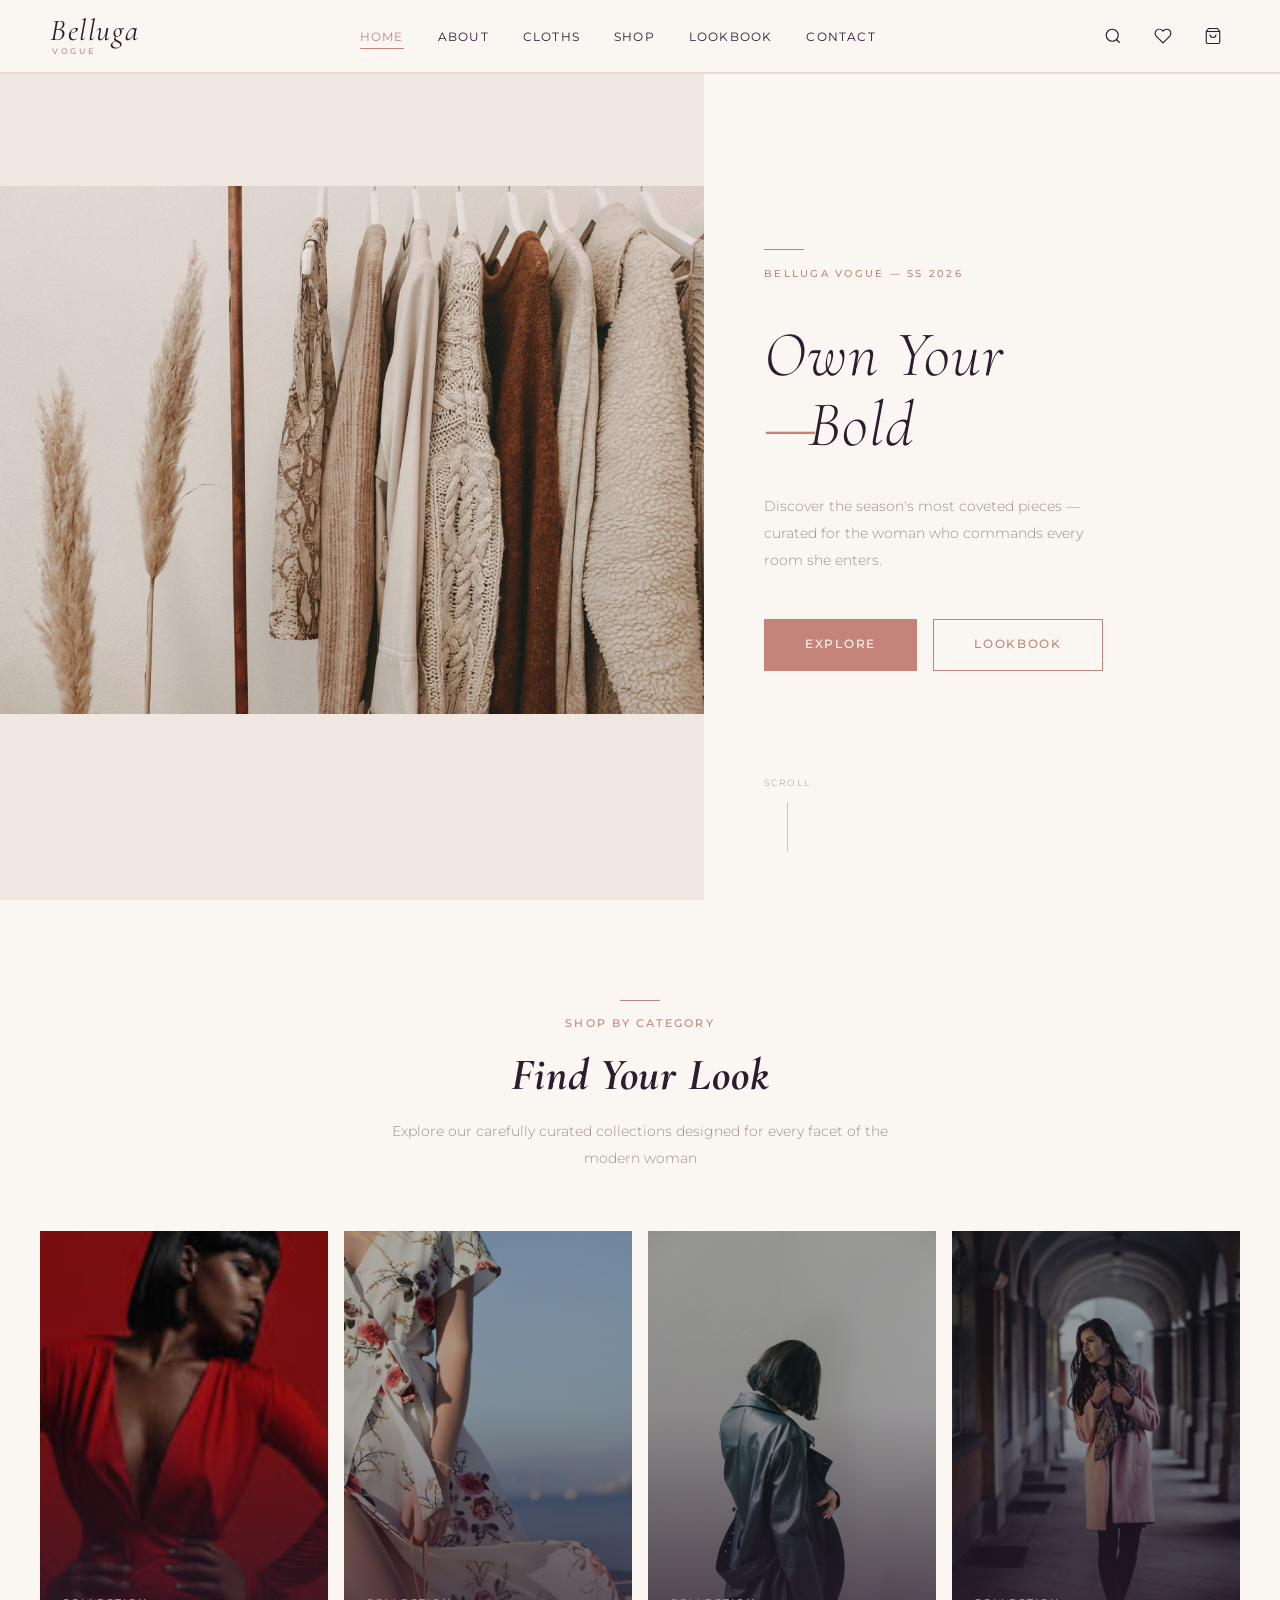
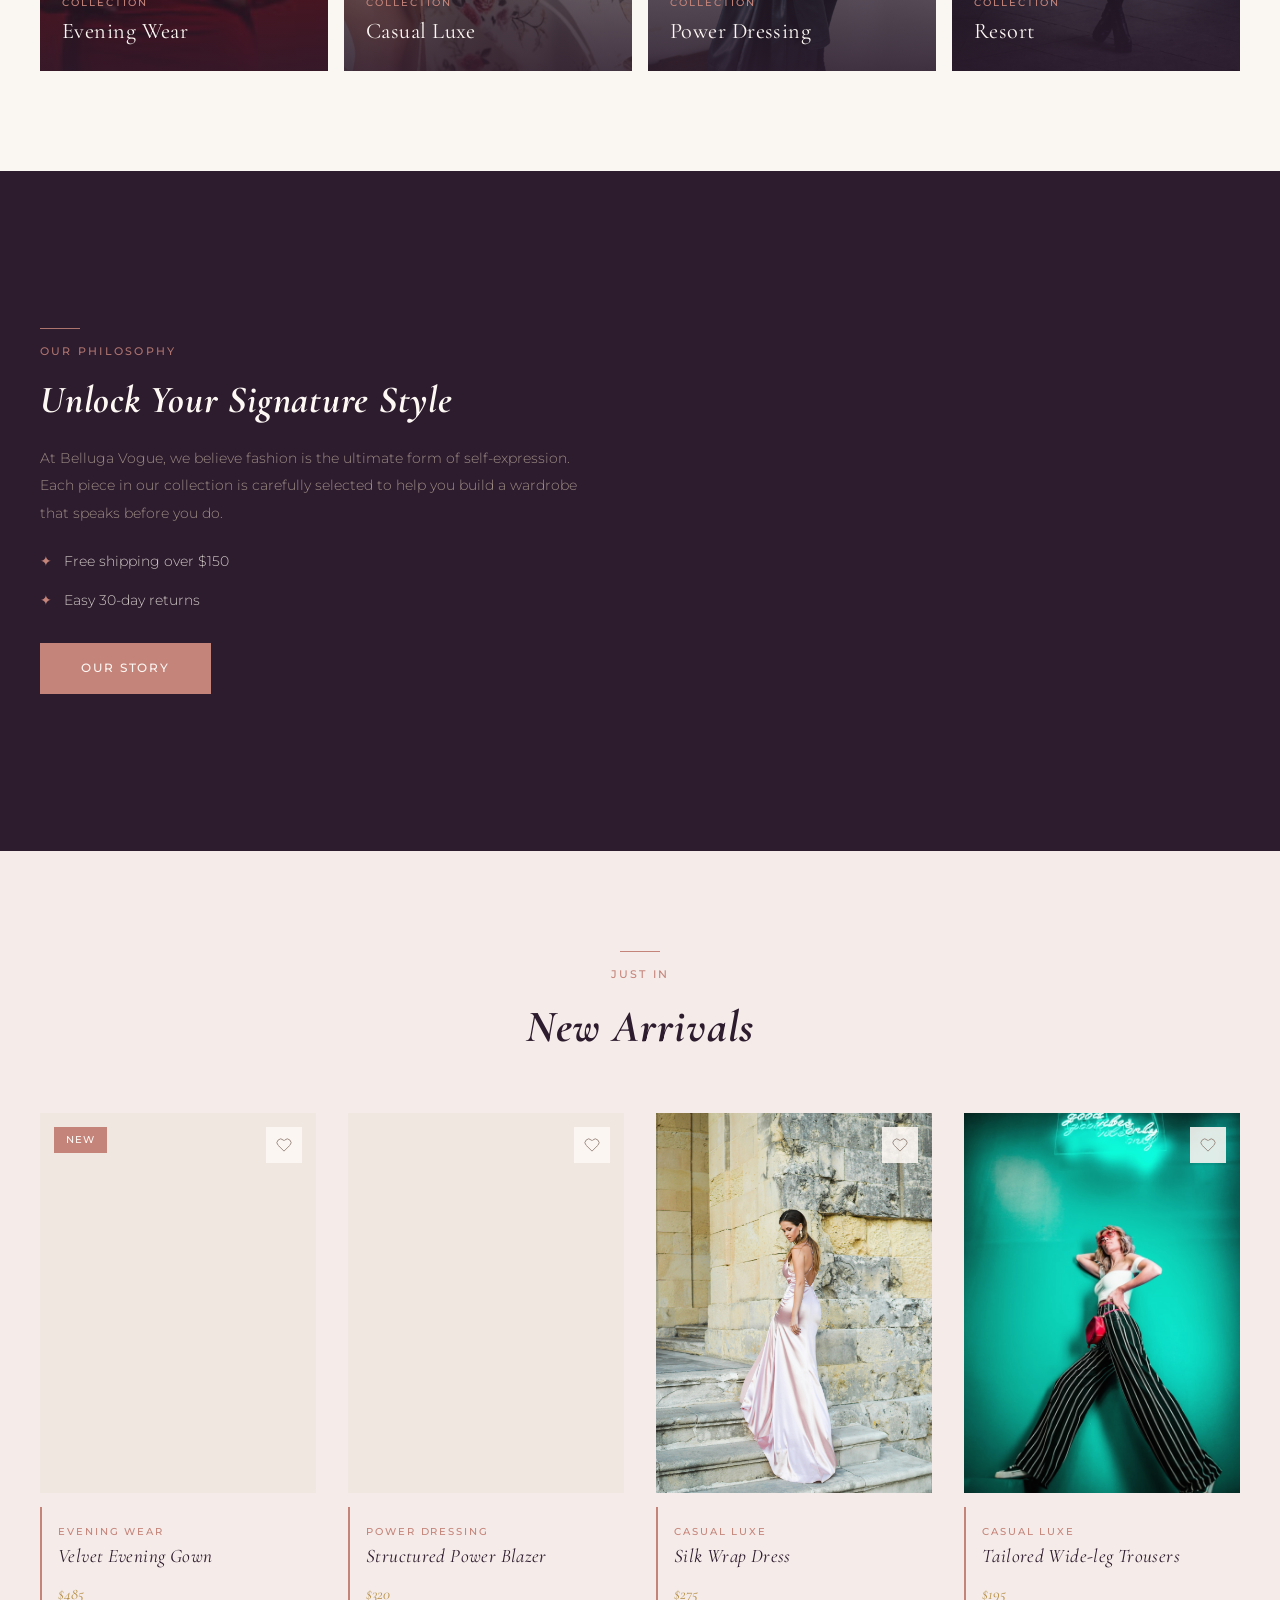
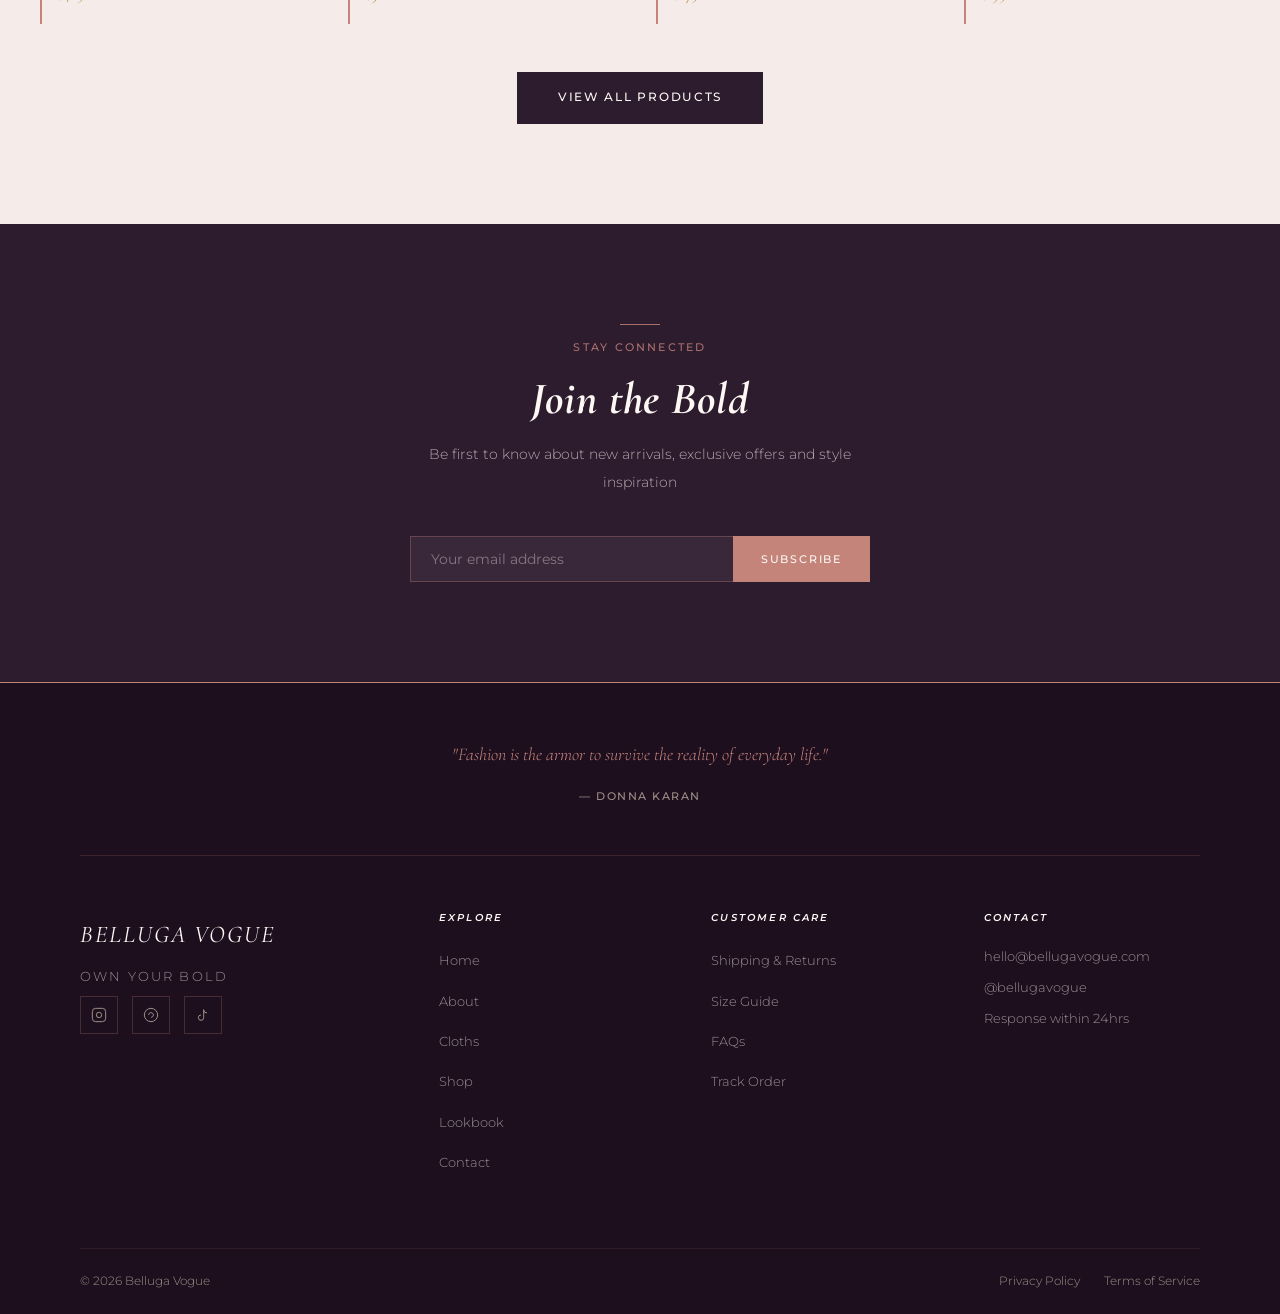
==== index.html @ 09405a6e "Initial commit - Belluga Vogue website" ====
<!DOCTYPE html>
<html lang="en">
<head>
  <meta charset="UTF-8">
  <meta name="viewport" content="width=device-width, initial-scale=1.0">
  <title>Belluga Vogue — Own Your Bold</title>
  <link rel="stylesheet" href="css/style.css">
  <link rel="preload" as="image" href="assets/hero-home.jpg">
</head>
<body>

<!-- NAVBAR -->
<header class="site-header solid" id="site-header">
  <nav class="navbar">
    <a href="index.html" class="nav-brand"><span class="brand-main">Belluga</span><span class="brand-sub">Vogue</span></a>
    <ul class="nav-menu">
      <li><a href="index.html">Home</a></li>
      <li><a href="about.html">About</a></li>
      <li><a href="cloths.html">Cloths</a></li>
      <li><a href="shop.html">Shop</a></li>
      <li><a href="lookbook.html">Lookbook</a></li>
      <li><a href="contact.html">Contact</a></li>
    </ul>
    <div class="nav-actions">
      <button class="icon-btn" id="search-btn" aria-label="Search">
        <svg width="18" height="18" viewBox="0 0 24 24" fill="none" stroke="currentColor" stroke-width="1.5"><circle cx="11" cy="11" r="8"/><path d="m21 21-4.35-4.35"/></svg>
      </button>
      <a href="wishlist.html" class="icon-btn" aria-label="Wishlist" style="position:relative">
        <svg width="18" height="18" viewBox="0 0 24 24" fill="none" stroke="currentColor" stroke-width="1.5"><path d="M20.84 4.61a5.5 5.5 0 0 0-7.78 0L12 5.67l-1.06-1.06a5.5 5.5 0 0 0-7.78 7.78l1.06 1.06L12 21.23l7.78-7.78 1.06-1.06a5.5 5.5 0 0 0 0-7.78z"/></svg>
        <span class="nav-badge" id="wishlist-count" style="display:none">0</span>
      </button>
      <a href="cart.html" class="icon-btn" aria-label="Cart" style="position:relative">
        <svg width="18" height="18" viewBox="0 0 24 24" fill="none" stroke="currentColor" stroke-width="1.5"><path d="M6 2 3 6v14a2 2 0 0 0 2 2h14a2 2 0 0 0 2-2V6l-3-4z"/><line x1="3" y1="6" x2="21" y2="6"/><path d="M16 10a4 4 0 0 1-8 0"/></svg>
        <span class="nav-badge" id="cart-count" style="display:none">0</span>
      </a>
      <a href="shop.html" class="btn-shop">SHOP</a>
    </div>
    <button class="hamburger" id="hamburger" aria-label="Menu"><span></span><span></span><span></span></button>
  </nav>
  <div class="search-overlay" id="search-overlay">
    <div class="search-container">
      <input type="text" placeholder="Search for pieces, collections..." id="search-input">
      <button class="search-close" id="search-close">✕</button>
    </div>
  </div>
</header>

<!-- MOBILE NAV -->
<div class="mobile-nav" id="mobile-nav">
  <button class="mobile-nav-close" id="mobile-close">✕</button>
  <a href="index.html">Home</a>
  <a href="about.html">About</a>
  <a href="cloths.html">Cloths</a>
  <a href="shop.html">Shop</a>
  <a href="lookbook.html">Lookbook</a>
  <a href="contact.html">Contact</a>
</div>

<!-- HERO — asymmetric split -->
<section class="hero-split">
  <div class="hero-split-img">
    <img src="assets/alyssa-strohmann-TS--uNw-JqE-unsplash.jpg" alt="Belluga Vogue Home" loading="eager" fetchpriority="high" decoding="sync" width="1920" height="1080">
  </div>
  <div class="hero-split-text">
    <span class="hero-label">Belluga Vogue — SS 2026</span>
    <h1>Own Your<span class="indent-line">Bold</span></h1>
    <p>Discover the season's most coveted pieces — curated for the woman who commands every room she enters.</p>
    <div class="hero-btns">
      <a href="shop.html" class="btn btn-rose">EXPLORE</a>
      <a href="lookbook.html" class="btn btn-outline-gold">LOOKBOOK</a>
    </div>
    <div class="hero-scroll"><span>scroll</span></div>
  </div>
</section>

<!-- SHOP BY CATEGORY -->
<section class="section section-cream">
  <div class="container">
    <div class="section-header reveal">
      <span class="section-label">SHOP BY CATEGORY</span>
      <h2>Find Your Look</h2>
      <p>Explore our carefully curated collections designed for every facet of the modern woman</p>
    </div>
    <div class="category-grid">
      <a href="shop.html" class="category-card reveal">
        <img src="assets/first.jpg" alt="Evening Wear" loading="lazy" decoding="async" width="600" height="400">
        <div class="category-overlay">
          <span>Collection</span>
          <h3>Evening Wear</h3>
        </div>
      </a>
      <a href="shop.html" class="category-card reveal">
        <img src="assets/category-casual.jpg" alt="Casual Luxe" loading="lazy" decoding="async" width="600" height="400">
        <div class="category-overlay">
          <span>Collection</span>
          <h3>Casual Luxe</h3>
        </div>
      </a>
      <a href="shop.html" class="category-card reveal">
        <img src="assets/frank-flores-t3836YmTfw8-unsplash.jpg" alt="Power Dressing" loading="lazy" decoding="async" width="600" height="400">
        <div class="category-overlay">
          <span>Collection</span>
          <h3>Power Dressing</h3>
        </div>
      </a>
      <a href="shop.html" class="category-card reveal">
        <img src="assets/hero-contact.jpg" alt="Resort Collection" loading="lazy" decoding="async" width="600" height="400">
        <div class="category-overlay">
          <span>Collection</span>
          <h3>Resort</h3>
        </div>
      </a>
    </div>
  </div>
</section>

<!-- UNLOCK YOUR STYLE -->
<section class="section section-dark">
  <div class="container">
    <div class="two-col">
      <div class="about-text reveal">
        <span class="section-label">OUR PHILOSOPHY</span>
        <h2>Unlock Your Signature Style</h2>
        <p>At Belluga Vogue, we believe fashion is the ultimate form of self-expression. Each piece in our collection is carefully selected to help you build a wardrobe that speaks before you do.</p>
        <ul style="list-style:none;margin:20px 0 28px">
          <li style="display:flex;align-items:center;gap:12px;margin-bottom:12px;color:rgba(245,240,232,0.82);font-size:0.9rem;font-family:'Montserrat',sans-serif;font-weight:300">
            <span style="color:#C4847A;font-size:0.9rem;flex-shrink:0">✦</span> Free shipping over $150
          </li>
          <li style="display:flex;align-items:center;gap:12px;color:rgba(245,240,232,0.82);font-size:0.9rem;font-family:'Montserrat',sans-serif;font-weight:300">
            <span style="color:#C4847A;font-size:0.9rem;flex-shrink:0">✦</span> Easy 30-day returns
          </li>
        </ul>
        <a href="about.html" class="btn btn-gold">OUR STORY</a>
      </div>
      <div class="about-img reveal">
        <img src="assets/freestocks-_3Q3tsJ01nc-unsplash.jpg" alt="Belluga Vogue Style" loading="lazy" decoding="async" width="600" height="400" style="height:480px;width:100%;object-fit:cover">
      </div>
    </div>
  </div>
</section>

<!-- NEW ARRIVALS -->
<section class="section section-beige">
  <div class="container">
    <div class="section-header reveal">
      <span class="section-label">JUST IN</span>
      <h2>New Arrivals</h2>
    </div>
    <div class="products-grid stagger-grid">
      <div class="product-card reveal" onclick="window.location.href='product.html'">
        <div class="product-card-img">
          <img src="assets/mihaela-claudia-puscas-MoX7cK7Hhew-unsplash.jpg" alt="Velvet Evening Gown — Belluga Vogue" loading="lazy" decoding="async" width="600" height="750">
          <span class="product-badge">NEW</span>
          <button class="wishlist-btn" data-id="1" aria-label="Wishlist">
            <svg width="16" height="16" viewBox="0 0 24 24" fill="none" stroke="currentColor" stroke-width="1.5"><path d="M20.84 4.61a5.5 5.5 0 0 0-7.78 0L12 5.67l-1.06-1.06a5.5 5.5 0 0 0-7.78 7.78l1.06 1.06L12 21.23l7.78-7.78 1.06-1.06a5.5 5.5 0 0 0 0-7.78z"/></svg>
          </button>
        </div>
        <div class="product-card-body">
          <span class="section-label">EVENING WEAR</span>
          <h3>Velvet Evening Gown</h3>
          <span class="price">$485</span>
        </div>
      </div>
      <div class="product-card reveal" onclick="window.location.href='product.html'">
        <div class="product-card-img">
          <img src="assets/aiony-haust-IXYxqP4zejo-unsplash.jpg" alt="Structured Power Blazer — Belluga Vogue" loading="lazy" decoding="async" width="600" height="750">
          <button class="wishlist-btn" data-id="2" aria-label="Wishlist">
            <svg width="16" height="16" viewBox="0 0 24 24" fill="none" stroke="currentColor" stroke-width="1.5"><path d="M20.84 4.61a5.5 5.5 0 0 0-7.78 0L12 5.67l-1.06-1.06a5.5 5.5 0 0 0-7.78 7.78l1.06 1.06L12 21.23l7.78-7.78 1.06-1.06a5.5 5.5 0 0 0 0-7.78z"/></svg>
          </button>
        </div>
        <div class="product-card-body">
          <span class="section-label">POWER DRESSING</span>
          <h3>Structured Power Blazer</h3>
          <span class="price">$320</span>
        </div>
      </div>
      <div class="product-card reveal" onclick="window.location.href='product.html'">
        <div class="product-card-img">
          <img src="assets/tamara-bellis-X2qRKqLKtg4-unsplash.jpg" alt="Silk Wrap Dress — Belluga Vogue" loading="lazy" decoding="async" width="600" height="750">
          <button class="wishlist-btn" data-id="3" aria-label="Wishlist">
            <svg width="16" height="16" viewBox="0 0 24 24" fill="none" stroke="currentColor" stroke-width="1.5"><path d="M20.84 4.61a5.5 5.5 0 0 0-7.78 0L12 5.67l-1.06-1.06a5.5 5.5 0 0 0-7.78 7.78l1.06 1.06L12 21.23l7.78-7.78 1.06-1.06a5.5 5.5 0 0 0 0-7.78z"/></svg>
          </button>
        </div>
        <div class="product-card-body">
          <span class="section-label">CASUAL LUXE</span>
          <h3>Silk Wrap Dress</h3>
          <span class="price">$275</span>
        </div>
      </div>
      <div class="product-card reveal" onclick="window.location.href='product.html'">
        <div class="product-card-img">
          <img src="assets/product-5.jpg" alt="Tailored Wide-leg Trousers — Belluga Vogue" loading="lazy" decoding="async" width="600" height="750">
          <button class="wishlist-btn" data-id="4" aria-label="Wishlist">
            <svg width="16" height="16" viewBox="0 0 24 24" fill="none" stroke="currentColor" stroke-width="1.5"><path d="M20.84 4.61a5.5 5.5 0 0 0-7.78 0L12 5.67l-1.06-1.06a5.5 5.5 0 0 0-7.78 7.78l1.06 1.06L12 21.23l7.78-7.78 1.06-1.06a5.5 5.5 0 0 0 0-7.78z"/></svg>
          </button>
        </div>
        <div class="product-card-body">
          <span class="section-label">CASUAL LUXE</span>
          <h3>Tailored Wide-leg Trousers</h3>
          <span class="price">$195</span>
        </div>
      </div>
    </div>
    <div style="text-align:center;margin-top:48px">
      <a href="shop.html" class="btn btn-dark">VIEW ALL PRODUCTS</a>
    </div>
  </div>
</section>

<!-- NEWSLETTER -->
<section class="newsletter-section">
  <div class="container" style="text-align:center">
    <span class="section-label">STAY CONNECTED</span>
    <h2>Join the Bold</h2>
    <p>Be first to know about new arrivals, exclusive offers and style inspiration</p>
    <form class="newsletter-form" style="margin-top:32px">
      <input type="email" placeholder="Your email address" required>
      <button type="submit">SUBSCRIBE</button>
    </form>
  </div>
</section>

<!-- FOOTER -->
<footer class="site-footer">
  <div class="footer-quote">
    <p>"Fashion is the armor to survive the reality of everyday life."</p>
    <cite>— Donna Karan</cite>
  </div>
  <div class="footer-main">
    <div class="footer-col">
      <div class="footer-logo">BELLUGA VOGUE</div>
      <p class="footer-tagline">Own Your Bold</p>
      <div class="social-icons">
        <a href="#" class="social-icon" aria-label="Instagram"><svg width="16" height="16" viewBox="0 0 24 24" fill="none" stroke="currentColor" stroke-width="1.5"><rect x="2" y="2" width="20" height="20" rx="5"/><path d="M16 11.37A4 4 0 1 1 12.63 8 4 4 0 0 1 16 11.37z"/><line x1="17.5" y1="6.5" x2="17.51" y2="6.5"/></svg></a>
        <a href="#" class="social-icon" aria-label="Pinterest"><svg width="16" height="16" viewBox="0 0 24 24" fill="none" stroke="currentColor" stroke-width="1.5"><circle cx="12" cy="12" r="10"/><path d="M8.5 12c0-2 1.5-3.5 3.5-3.5s3.5 1.5 3.5 3.5-1.5 3.5-3.5 3.5"/></svg></a>
        <a href="#" class="social-icon" aria-label="TikTok"><svg width="16" height="16" viewBox="0 0 24 24" fill="none" stroke="currentColor" stroke-width="1.5"><path d="M9 12a4 4 0 1 0 4 4V4a5 5 0 0 0 5 5"/></svg></a>
      </div>
    </div>
    <div class="footer-col">
      <h4>Explore</h4>
      <ul>
        <li><a href="index.html">Home</a></li>
        <li><a href="about.html">About</a></li>
        <li><a href="cloths.html">Cloths</a></li>
        <li><a href="shop.html">Shop</a></li>
        <li><a href="lookbook.html">Lookbook</a></li>
        <li><a href="contact.html">Contact</a></li>
      </ul>
    </div>
    <div class="footer-col">
      <h4>Customer Care</h4>
      <ul>
        <li><a href="#">Shipping &amp; Returns</a></li>
        <li><a href="#">Size Guide</a></li>
        <li><a href="#">FAQs</a></li>
        <li><a href="#">Track Order</a></li>
      </ul>
    </div>
    <div class="footer-col">
      <h4>Contact</h4>
      <p>hello@bellugavogue.com</p>
      <p>@bellugavogue</p>
      <p>Response within 24hrs</p>
    </div>
  </div>
  <div class="footer-bottom">
    <p>© 2026 Belluga Vogue</p>
    <div class="footer-links">
      <a href="#">Privacy Policy</a>
      <a href="#">Terms of Service</a>
    </div>
  </div>
</footer>

<button class="scroll-top" id="scroll-top" aria-label="Scroll to top">↑</button>
<script src="js/main.js"></script>
</body>
</html>
---- css/style.css ----
/* ================================================
   BELLUGA VOGUE — css/style.css
   Parisian Editorial Redesign
   ================================================ */

@import url('https://fonts.googleapis.com/css2?family=Cormorant+Garamond:ital,wght@0,300;0,400;0,600;1,300;1,400;1,600&family=Montserrat:wght@300;400;500;600&family=Dancing+Script:wght@600&display=swap');

/* ---- CSS VARIABLES ---- */
:root {
  --rose: #C4847A;
  --rose-deep: #A66860;
  --plum: #2D1B2E;
  --plum-deep: #1E0F1F;
  --ivory: #FAF7F2;
  --blush: #F5EBE8;
  --gold: #B8924A;
  --taupe: #9E8E85;
  --champagne: #F0E8E0;
  --cream-white: #FDF8F4;
  --border-rose: rgba(196,132,122,0.28);
  --shadow: 0 2px 18px rgba(45,27,46,0.08);
  --shadow-lg: 0 6px 36px rgba(45,27,46,0.14);
  --transition: all 0.3s ease;
  --radius: 0px;
}

/* ---- RESET ---- */
*, *::before, *::after { margin: 0; padding: 0; box-sizing: border-box; }
html { scroll-behavior: smooth; }
body {
  font-family: 'Montserrat', sans-serif;
  font-weight: 300;
  line-height: 1.9;
  color: var(--plum);
  background: var(--ivory);
  overflow-x: hidden;
}
img { max-width: 100%; height: auto; display: block; filter: brightness(1.02) contrast(0.98) saturate(0.95); }

/* ---- Image optimisation ---- */
img {
  max-width: 100%;
  height: auto;
  display: block;
}

.product-card img,
.lookbook-item img {
  will-change: transform;
  transform: translateZ(0);
}
a { text-decoration: none; color: inherit; transition: var(--transition); }
ul { list-style: none; }
button { font-family: 'Montserrat', sans-serif; cursor: pointer; }

/* ---- TYPOGRAPHY ---- */
h1, h2, h3, h4, h5 {
  font-family: 'Cormorant Garamond', serif;
  font-style: italic;
  letter-spacing: 0.02em;
  line-height: 1.15;
}
h3 { font-style: normal; }

.section-label {
  font-family: 'Montserrat', sans-serif;
  font-weight: 500;
  font-size: 0.7rem;
  text-transform: uppercase;
  letter-spacing: 0.2em;
  color: var(--rose);
  display: block;
  margin-bottom: 1rem;
}
.section-label::before {
  content: '';
  display: block;
  width: 40px;
  height: 1px;
  background: var(--rose);
  margin-bottom: 12px;
}
.price {
  font-family: 'Cormorant Garamond', serif;
  font-style: italic;
  font-weight: 400;
  color: var(--gold);
}

/* ---- BUTTONS ---- */
.btn {
  display: inline-block;
  font-family: 'Montserrat', sans-serif;
  font-size: 0.72rem;
  font-weight: 500;
  letter-spacing: 0.15em;
  text-transform: uppercase;
  padding: 14px 40px;
  border-radius: 0;
  cursor: pointer;
  transition: var(--transition);
  border: 1px solid transparent;
}
.btn-gold, .btn-rose {
  background: var(--rose);
  color: var(--cream-white);
  border-color: var(--rose);
}
.btn-gold:hover, .btn-rose:hover {
  background: var(--rose-deep);
  border-color: var(--rose-deep);
  transform: translateY(-1px);
}
.btn-outline-gold, .btn-outline {
  background: transparent;
  color: var(--rose);
  border-color: var(--rose);
}
.btn-outline-gold:hover, .btn-outline:hover {
  background: var(--rose);
  color: var(--cream-white);
}
.btn-dark {
  background: var(--plum);
  color: var(--cream-white);
  border-color: var(--plum);
}
.btn-dark:hover {
  background: var(--plum-deep);
  transform: translateY(-1px);
}

/* ---- CONTAINER ---- */
.container { max-width: 1280px; margin: 0 auto; padding: 0 40px; }

/* ================================================
   SITE HEADER / NAVBAR
   ================================================ */
.site-header {
  position: fixed;
  top: 0; left: 0; right: 0;
  z-index: 1000;
  transition: background 0.4s ease, border-color 0.4s ease;
}
.site-header.solid {
  background: var(--ivory);
  border-bottom: 1px solid var(--border-rose);
}
.site-header.hero-page { background: transparent; border-bottom: 1px solid transparent; }
.site-header.hero-page.scrolled {
  background: var(--ivory);
  border-bottom: 1px solid var(--border-rose);
}

.navbar {
  display: flex;
  align-items: center;
  justify-content: space-between;
  padding: 16px 50px;
  gap: 16px;
}

/* Two-line logo */
.nav-brand {
  display: flex;
  flex-direction: column;
  line-height: 1;
  flex-shrink: 0;
}
.brand-main {
  font-family: 'Cormorant Garamond', serif;
  font-style: italic;
  font-size: 1.9rem;
  font-weight: 400;
  letter-spacing: 0.05em;
  color: var(--plum);
  transition: var(--transition);
}
.brand-sub {
  font-family: 'Montserrat', sans-serif;
  font-size: 0.52rem;
  font-weight: 500;
  letter-spacing: 0.32em;
  text-transform: uppercase;
  color: var(--rose);
  margin-top: 1px;
  padding-left: 2px;
  transition: var(--transition);
}
/* Transparent navbar overrides */
.site-header.hero-page:not(.scrolled) .brand-main { color: var(--cream-white); }
.site-header.hero-page:not(.scrolled) .brand-sub { color: rgba(196,132,122,0.8); }

.nav-menu { display: flex; gap: 34px; align-items: center; }
.nav-menu li a {
  font-family: 'Montserrat', sans-serif;
  font-size: 0.75rem;
  font-weight: 400;
  letter-spacing: 0.1em;
  text-transform: uppercase;
  color: var(--plum);
  padding-bottom: 4px;
  border-bottom: 1px solid transparent;
  transition: var(--transition);
}
.nav-menu li a:hover,
.nav-menu li a.active {
  color: var(--rose);
  border-bottom-color: var(--rose);
}
.site-header.hero-page:not(.scrolled) .nav-menu li a { color: var(--cream-white); }
.site-header.hero-page:not(.scrolled) .nav-menu li a:hover,
.site-header.hero-page:not(.scrolled) .nav-menu li a.active {
  color: rgba(196,132,122,0.9);
  border-bottom-color: rgba(196,132,122,0.9);
}

.nav-actions { display: flex; align-items: center; gap: 16px; flex-shrink: 0; }
.icon-btn {
  background: none;
  border: none;
  cursor: pointer;
  color: var(--plum);
  position: relative;
  display: flex;
  align-items: center;
  justify-content: center;
  width: 34px; height: 34px;
  transition: var(--transition);
}
.icon-btn:hover { color: var(--rose); }
.site-header.hero-page:not(.scrolled) .icon-btn { color: var(--cream-white); }
.btn-shop { display: none; }

.nav-badge {
  position: absolute;
  top: -5px; right: -5px;
  background: var(--rose);
  color: var(--cream-white);
  font-size: 0.58rem;
  font-weight: 600;
  font-family: 'Montserrat', sans-serif;
  width: 17px; height: 17px;
  border-radius: 50%;
  display: flex;
  align-items: center;
  justify-content: center;
}

/* Hamburger */
.hamburger {
  display: none;
  flex-direction: column;
  gap: 5px;
  background: none;
  border: none;
  cursor: pointer;
  padding: 4px;
}
.hamburger span {
  display: block;
  width: 24px;
  height: 1px;
  background: var(--plum);
  transition: var(--transition);
}
.site-header.hero-page:not(.scrolled) .hamburger span { background: var(--cream-white); }
.hamburger.open span:nth-child(1) { transform: translateY(6px) rotate(45deg); }
.hamburger.open span:nth-child(2) { opacity: 0; }
.hamburger.open span:nth-child(3) { transform: translateY(-6px) rotate(-45deg); }

/* Mobile Nav */
.mobile-nav {
  display: none;
  position: fixed;
  inset: 0;
  background: var(--ivory);
  z-index: 999;
  flex-direction: column;
  justify-content: center;
  align-items: center;
  gap: 32px;
}
.mobile-nav.open { display: flex; }
.mobile-nav a {
  font-family: 'Cormorant Garamond', serif;
  font-size: 2.6rem;
  font-weight: 300;
  font-style: italic;
  color: var(--plum);
  letter-spacing: 0.04em;
  transition: var(--transition);
}
.mobile-nav a:hover { color: var(--rose); }
.mobile-nav-close {
  position: absolute;
  top: 24px; right: 36px;
  font-size: 1.4rem;
  color: var(--taupe);
  background: none;
  border: none;
  cursor: pointer;
  transition: var(--transition);
}
.mobile-nav-close:hover { color: var(--rose); }

/* Search Overlay */
.search-overlay {
  background: var(--ivory);
  border-top: 1px solid var(--border-rose);
  padding: 0 50px;
  max-height: 0;
  overflow: hidden;
  transition: max-height 0.35s ease, padding 0.35s ease;
}
.search-overlay.open { max-height: 80px; padding: 18px 50px; }
.search-container { display: flex; align-items: center; gap: 16px; max-width: 680px; margin: 0 auto; }
.search-container input {
  flex: 1;
  background: none;
  border: none;
  border-bottom: 1px solid var(--border-rose);
  color: var(--plum);
  font-family: 'Montserrat', sans-serif;
  font-size: 0.95rem;
  font-weight: 300;
  padding: 6px 0;
  outline: none;
}
.search-container input::placeholder { color: var(--taupe); }
.search-close {
  background: none;
  border: none;
  color: var(--taupe);
  font-size: 1.3rem;
  cursor: pointer;
  transition: var(--transition);
}
.search-close:hover { color: var(--rose); }

/* ================================================
   HOMEPAGE ASYMMETRIC HERO
   ================================================ */
.hero-split {
  display: grid;
  grid-template-columns: 55% 45%;
  min-height: 100vh;
}
.hero-split-img {
  position: relative;
  overflow: hidden;
  min-height: 100vh;
  background: var(--champagne);
  display: flex;
  align-items: center;
  justify-content: center;
}
.hero-split-img img {
  width: 100%;
  height: 100%;
  object-fit: contain;
  display: block;
  filter: brightness(1.0) contrast(0.97) saturate(0.93);
}
.hero-split-text {
  background: var(--ivory);
  display: flex;
  flex-direction: column;
  justify-content: center;
  padding: 120px 68px 100px 60px;
  position: relative;
}
.hero-label {
  font-family: 'Montserrat', sans-serif;
  font-size: 0.64rem;
  font-weight: 500;
  letter-spacing: 0.22em;
  text-transform: uppercase;
  color: var(--rose);
  display: block;
  margin-bottom: 36px;
}
.hero-label::before {
  content: '';
  display: block;
  width: 40px;
  height: 1px;
  background: var(--rose);
  margin-bottom: 14px;
}
.hero-split-text h1 {
  font-family: 'Cormorant Garamond', serif;
  font-style: italic;
  font-weight: 300;
  font-size: clamp(3.6rem, 5vw, 5.4rem);
  color: var(--plum);
  line-height: 1.1;
  margin-bottom: 32px;
}
.hero-split-text h1 .indent-line {
  display: block;
  padding-left: 44px;
  position: relative;
}
.hero-split-text h1 .indent-line::before {
  content: '—';
  position: absolute;
  left: 0;
  color: var(--rose);
  font-style: normal;
  font-weight: 300;
}
.hero-split-text p {
  font-family: 'Montserrat', sans-serif;
  font-weight: 300;
  font-size: 0.88rem;
  color: var(--taupe);
  line-height: 1.95;
  max-width: 340px;
  margin-bottom: 44px;
}
.hero-btns { display: flex; gap: 16px; flex-wrap: wrap; }
.hero-scroll {
  position: absolute;
  bottom: 48px;
  left: 60px;
  display: flex;
  flex-direction: column;
  align-items: center;
  gap: 10px;
}
.hero-scroll span {
  font-family: 'Montserrat', sans-serif;
  font-size: 0.58rem;
  letter-spacing: 0.22em;
  text-transform: uppercase;
  color: var(--taupe);
  writing-mode: horizontal-tb;
}
.hero-scroll::after {
  content: '';
  display: block;
  width: 1px;
  height: 50px;
  background: var(--rose);
  opacity: 0.5;
}

/* ================================================
   IMAGE-BASED HEROES (all other pages)
   ================================================ */
.hero {
  position: relative;
  height: 100vh;
  min-height: 620px;
  display: flex;
  align-items: center;
  overflow: hidden;
}
.hero-short {
  height: 52vh;
  min-height: 320px;
}
.hero-bg {
  position: absolute;
  inset: 0;
  width: 100%; height: 100%;
  object-fit: cover;
  object-position: center top;
  filter: brightness(0.50) saturate(0.92) contrast(0.98);
}
.hero-overlay {
  position: absolute;
  inset: 0;
  background: linear-gradient(140deg, rgba(45,27,46,0.62) 0%, rgba(45,27,46,0.22) 100%);
}
.hero-content {
  position: relative;
  z-index: 2;
  padding: 0 80px;
  max-width: 740px;
}
.hero-content h1 {
  font-size: clamp(3rem, 6vw, 5.5rem);
  color: var(--cream-white);
  font-style: italic;
  font-weight: 300;
  margin-bottom: 1.4rem;
}
.hero-content p {
  font-size: 0.92rem;
  color: rgba(253,248,244,0.8);
  margin-bottom: 2.4rem;
  max-width: 480px;
  line-height: 1.9;
  font-family: 'Montserrat', sans-serif;
  font-weight: 300;
}
.hero-center {
  text-align: center;
  max-width: 100%;
  width: 100%;
  display: flex;
  flex-direction: column;
  align-items: center;
  padding: 0 40px;
}
.hero-center .section-label { color: rgba(196,132,122,0.9); }
.hero-center .section-label::before { background: rgba(196,132,122,0.9); margin: 0 auto 12px; }

/* ================================================
   SECTIONS
   ================================================ */
.section { padding: 100px 0; }
.section-dark { background: var(--plum); }
.section-dark h1, .section-dark h2, .section-dark h3 { color: var(--cream-white); }
.section-dark p { color: rgba(253,248,244,0.72); }
.section-dark .section-label { color: rgba(196,132,122,0.85); }
.section-dark .section-label::before { background: rgba(196,132,122,0.85); }
.section-blush, .section-beige { background: var(--blush); }
.section-cream { background: var(--ivory); }
.section-header { text-align: center; margin-bottom: 60px; }
.section-header h2 { font-size: clamp(2rem, 3.5vw, 3.2rem); margin-bottom: 1rem; }
.section-header p { font-size: 0.88rem; color: var(--taupe); max-width: 500px; margin: 0 auto; font-weight: 300; }
.section-header .section-label::before { margin: 0 auto 12px; }

/* ================================================
   PRODUCT CARDS
   ================================================ */
.products-grid {
  display: grid;
  grid-template-columns: repeat(4, 1fr);
  gap: 32px;
}
.product-card {
  background: transparent;
  cursor: pointer;
  transition: transform 0.4s ease;
  overflow: visible;
}
.product-card:hover { transform: translateY(-3px); }
.product-card-img {
  position: relative;
  height: 380px;
  overflow: hidden;
  background: var(--champagne);
}
.product-card-img img {
  width: 100%; height: 100%;
  object-fit: cover;
  transition: transform 0.6s ease;
}
.product-card:hover .product-card-img img { transform: scale(1.04); }
.product-badge {
  position: absolute;
  top: 14px; left: 14px;
  background: var(--rose);
  color: var(--cream-white);
  font-family: 'Montserrat', sans-serif;
  font-size: 0.6rem;
  font-weight: 500;
  letter-spacing: 0.12em;
  padding: 4px 12px;
  text-transform: uppercase;
}
.wishlist-btn {
  position: absolute;
  top: 14px; right: 14px;
  width: 36px; height: 36px;
  background: rgba(253,248,244,0.88);
  display: flex;
  align-items: center;
  justify-content: center;
  border: none;
  cursor: pointer;
  transition: var(--transition);
  color: var(--taupe);
}
.wishlist-btn:hover, .wishlist-btn.active { color: var(--rose); background: var(--cream-white); }
.wishlist-btn.active svg { fill: var(--rose); stroke: var(--rose); }
.add-to-cart-overlay { display: none; }
.product-card-body {
  padding: 16px 12px 14px 16px;
  border-left: 2px solid var(--rose);
  margin-top: 14px;
}
.product-card-body .section-label { margin-bottom: 3px; font-size: 0.6rem; }
.product-card-body .section-label::before { display: none; }
.product-card-body h3 {
  font-family: 'Cormorant Garamond', serif;
  font-style: italic;
  font-size: 1.2rem;
  font-weight: 400;
  color: var(--plum);
  margin-bottom: 10px;
  line-height: 1.3;
  transition: var(--transition);
}
.product-card:hover .product-card-body h3 {
  text-decoration-line: underline;
  text-decoration-color: var(--rose);
  text-underline-offset: 4px;
}
.product-card-footer {
  display: flex;
  align-items: center;
  justify-content: space-between;
}
.product-card-body .price { font-size: 1rem; }
.card-add-link {
  background: none;
  border: none;
  font-family: 'Montserrat', sans-serif;
  font-size: 0.66rem;
  font-weight: 400;
  color: var(--rose);
  cursor: pointer;
  transition: var(--transition);
  letter-spacing: 0.04em;
  padding: 0;
}
.card-add-link:hover { color: var(--rose-deep); letter-spacing: 0.08em; }

/* ================================================
   CATEGORY CARDS (Homepage)
   ================================================ */
.category-grid {
  display: grid;
  grid-template-columns: repeat(4, 1fr);
  gap: 16px;
}
.category-card {
  position: relative;
  height: 440px;
  overflow: hidden;
  cursor: pointer;
}
.category-card img {
  width: 100%; height: 100%;
  object-fit: cover;
  transition: transform 0.55s ease;
  filter: brightness(0.70) saturate(0.92) contrast(0.98);
}
.category-card:hover img { transform: scale(1.06); }
.category-overlay {
  position: absolute;
  inset: 0;
  background: linear-gradient(to top, rgba(45,27,46,0.82) 0%, rgba(45,27,46,0.08) 60%, transparent 100%);
  display: flex;
  flex-direction: column;
  justify-content: flex-end;
  padding: 28px 22px;
}
.category-overlay span {
  font-family: 'Montserrat', sans-serif;
  font-size: 0.62rem;
  font-weight: 500;
  letter-spacing: 0.2em;
  text-transform: uppercase;
  color: var(--rose);
  margin-bottom: 6px;
  display: block;
}
.category-overlay h3 {
  font-size: 1.4rem;
  color: var(--cream-white);
  font-weight: 400;
  font-style: normal;
}

/* Collections intro strip */
.collections-intro {
  background: var(--blush);
  background: white;
  text-align: center;
  padding: 64px 40px;
  border-top: 1px solid var(--border-rose);
  border-bottom: 1px solid var(--border-rose);
}
.collections-intro p {
  font-family: 'Cormorant Garamond', serif;
  font-style: italic;
  font-size: clamp(1.2rem, 2vw, 1.5rem);
  color: var(--plum);
  max-width: 540px;
  margin: 0 auto;
  line-height: 1.75;
  font-weight: 300;
}

/* ================================================
   COLLECTION SECTIONS (cloths.html)
   ================================================ */
.collection-section {
  display: grid;
  grid-template-columns: 1fr 1fr;
  min-height: 560px;
}
.collection-section.reverse { direction: rtl; }
.collection-section.reverse > * { direction: ltr; }
.collection-img { overflow: hidden; }
.collection-img img {
  width: 100%; height: 100%;
  object-fit: cover;
  transition: transform 0.6s ease;
}
.collection-section:hover .collection-img img { transform: scale(1.04); }
.collection-content {
  display: flex;
  flex-direction: column;
  justify-content: center;
  padding: 80px 72px;
  background: var(--blush);
}
.collection-content.dark { background: var(--plum); }
.collection-content h2 {
  font-size: clamp(2rem, 3vw, 2.8rem);
  margin-bottom: 1.4rem;
  font-style: italic;
  font-weight: 300;
}
.collection-content p {
  color: var(--taupe);
  margin-bottom: 2.4rem;
  line-height: 1.9;
  font-size: 0.9rem;
  font-weight: 300;
}
.collection-content.dark h2 { color: var(--cream-white); }
.collection-content.dark p { color: rgba(253,248,244,0.68); }
.collection-content.dark .section-label { color: rgba(196,132,122,0.85); }
.collection-content.dark .section-label::before { background: rgba(196,132,122,0.85); }

/* ================================================
   TWO-COLUMN LAYOUT (about.html)
   ================================================ */
.two-col {
  display: grid;
  grid-template-columns: 1fr 1fr;
  gap: 80px;
  align-items: center;
}
.two-col.reverse { direction: rtl; }
.two-col.reverse > * { direction: ltr; }
.about-img { overflow: hidden; }
.about-img img { width: 100%; height: 500px; object-fit: cover; }
.about-text h2 { font-size: clamp(1.9rem, 3vw, 2.8rem); margin-bottom: 1.4rem; }
.about-text p { color: var(--taupe); margin-bottom: 1.3rem; line-height: 1.9; font-size: 0.9rem; font-weight: 300; }
.about-link {
  display: inline-block;
  color: var(--rose);
  font-family: 'Montserrat', sans-serif;
  font-size: 0.75rem;
  font-weight: 500;
  letter-spacing: 0.12em;
  text-transform: uppercase;
  border-bottom: 1px solid var(--rose);
  padding-bottom: 2px;
  transition: var(--transition);
}
.about-link:hover { letter-spacing: 0.18em; }

/* Designer signature */
.designer-signature {
  font-family: 'Dancing Script', cursive;
  font-size: 2.2rem;
  font-weight: 600;
  color: var(--rose);
  display: block;
  margin-top: 18px;
  line-height: 1;
}

/* Values */
.values-grid {
  display: grid;
  grid-template-columns: repeat(3, 1fr);
  gap: 40px;
}
.value-card {
  text-align: center;
  padding: 44px 32px;
  border: 1px solid rgba(196,132,122,0.22);
  transition: var(--transition);
}
.value-card:hover {
  border-color: var(--rose);
  background: rgba(196,132,122,0.07);
}
.value-icon { font-size: 1.8rem; margin-bottom: 1.4rem; color: var(--rose); }
.value-card h3 { font-size: 1.3rem; color: var(--cream-white); margin-bottom: 1rem; font-style: normal; }
.value-card p { font-size: 0.87rem; color: rgba(253,248,244,0.62); line-height: 1.85; font-weight: 300; }

/* ================================================
   SHOP PAGE — FILTER BAR
   ================================================ */
.filter-bar {
  position: sticky;
  top: 68px;
  z-index: 100;
  background: var(--plum);
  padding: 16px 40px;
  display: flex;
  align-items: center;
  gap: 20px;
  flex-wrap: wrap;
  border-bottom: 1px solid rgba(196,132,122,0.18);
}
.filter-tabs { display: flex; gap: 8px; flex-wrap: wrap; }
.filter-tab {
  background: none;
  border: 1px solid rgba(196,132,122,0.3);
  color: rgba(253,248,244,0.7);
  font-family: 'Montserrat', sans-serif;
  font-size: 0.68rem;
  font-weight: 500;
  letter-spacing: 0.1em;
  text-transform: uppercase;
  padding: 8px 16px;
  cursor: pointer;
  transition: var(--transition);
}
.filter-tab:hover, .filter-tab.active {
  background: var(--rose);
  border-color: var(--rose);
  color: var(--cream-white);
}
.filter-price {
  display: flex;
  align-items: center;
  gap: 10px;
  color: rgba(253,248,244,0.7);
  font-size: 0.72rem;
  font-family: 'Montserrat', sans-serif;
  white-space: nowrap;
}
.filter-price input[type="range"] { width: 110px; accent-color: var(--rose); cursor: pointer; }
.sort-select {
  background: transparent;
  border: 1px solid rgba(196,132,122,0.3);
  color: rgba(253,248,244,0.7);
  font-family: 'Montserrat', sans-serif;
  font-size: 0.68rem;
  font-weight: 500;
  letter-spacing: 0.08em;
  padding: 8px 12px;
  cursor: pointer;
  outline: none;
  transition: var(--transition);
}
.sort-select:focus { border-color: var(--rose); }
.sort-select option { background: var(--plum); color: var(--cream-white); }
.results-count {
  color: var(--taupe);
  font-size: 0.72rem;
  font-family: 'Montserrat', sans-serif;
  margin-left: auto;
  white-space: nowrap;
}

/* Pagination */
.pagination { display: flex; justify-content: center; gap: 8px; padding: 60px 0 20px; }
.page-btn {
  width: 42px; height: 42px;
  display: flex; align-items: center; justify-content: center;
  border: 1px solid var(--border-rose);
  background: none;
  font-family: 'Montserrat', sans-serif;
  font-size: 0.8rem;
  cursor: pointer;
  transition: var(--transition);
  color: var(--plum);
}
.page-btn:hover, .page-btn.active {
  background: var(--rose);
  border-color: var(--rose);
  color: var(--cream-white);
}

/* ================================================
   PRODUCT DETAIL PAGE
   ================================================ */
.breadcrumb {
  background: var(--blush);
  padding: 14px 80px;
  font-family: 'Montserrat', sans-serif;
  font-size: 0.72rem;
  color: var(--taupe);
  letter-spacing: 0.06em;
  margin-top: 68px;
}
.breadcrumb a { color: var(--rose); }
.breadcrumb a:hover { color: var(--rose-deep); }

.product-detail-wrap { padding: 60px 80px 80px; max-width: 1280px; margin: 0 auto; }
.product-detail {
  display: grid;
  grid-template-columns: 1fr 1fr;
  gap: 80px;
  margin-bottom: 100px;
}
.product-gallery { display: flex; flex-direction: column; gap: 14px; }
.gallery-main { height: 560px; overflow: hidden; background: var(--champagne); }
.gallery-main img { width: 100%; height: 100%; object-fit: cover; transition: opacity 0.28s ease; }
.gallery-thumbs { display: grid; grid-template-columns: repeat(4, 1fr); gap: 10px; }
.gallery-thumb {
  height: 96px;
  overflow: hidden;
  cursor: pointer;
  border: 2px solid transparent;
  transition: var(--transition);
}
.gallery-thumb:hover, .gallery-thumb.active { border-color: var(--rose); }
.gallery-thumb img { width: 100%; height: 100%; object-fit: cover; }
.product-info { padding-top: 16px; }
.product-info h1 { font-size: clamp(2rem, 3vw, 2.8rem); font-weight: 300; margin-bottom: 10px; }
.product-price {
  font-size: 1.6rem;
  color: var(--gold);
  font-family: 'Cormorant Garamond', serif;
  font-style: italic;
  margin-bottom: 14px;
}
.product-rating {
  display: flex;
  align-items: center;
  gap: 10px;
  font-size: 0.8rem;
  color: var(--taupe);
  font-family: 'Montserrat', sans-serif;
  margin-bottom: 24px;
}
.stars { color: var(--rose); font-size: 0.9rem; letter-spacing: 2px; }
.product-divider { height: 1px; background: var(--border-rose); margin: 24px 0; }
.product-desc { color: var(--taupe); line-height: 1.9; margin-bottom: 28px; font-size: 0.9rem; font-weight: 300; }
.product-option-label {
  font-family: 'Montserrat', sans-serif;
  font-size: 0.7rem;
  font-weight: 500;
  letter-spacing: 0.12em;
  text-transform: uppercase;
  color: var(--plum);
  margin-bottom: 14px;
  display: block;
}
.size-grid { display: flex; gap: 10px; flex-wrap: wrap; margin-bottom: 26px; }
.size-btn {
  width: 50px; height: 50px;
  border: 1px solid var(--border-rose);
  background: none;
  font-family: 'Montserrat', sans-serif;
  font-size: 0.72rem;
  font-weight: 500;
  cursor: pointer;
  transition: var(--transition);
  color: var(--plum);
}
.size-btn:hover, .size-btn.active { background: var(--rose); border-color: var(--rose); color: var(--cream-white); }
.color-swatches { display: flex; gap: 12px; margin-bottom: 26px; }
.color-swatch {
  width: 32px; height: 32px;
  border-radius: 50%;
  cursor: pointer;
  border: 3px solid transparent;
  outline: 2px solid transparent;
  outline-offset: 2px;
  transition: var(--transition);
}
.color-swatch:hover, .color-swatch.active { outline-color: var(--rose); }
.qty-selector {
  display: flex;
  align-items: center;
  border: 1px solid var(--border-rose);
  width: fit-content;
  margin-bottom: 28px;
}
.qty-btn {
  width: 44px; height: 44px;
  background: none;
  border: none;
  font-size: 1.3rem;
  cursor: pointer;
  color: var(--plum);
  transition: var(--transition);
  line-height: 1;
}
.qty-btn:hover { color: var(--rose); }
.qty-input {
  width: 50px; height: 44px;
  text-align: center;
  border: none;
  border-left: 1px solid var(--border-rose);
  border-right: 1px solid var(--border-rose);
  font-family: 'Cormorant Garamond', serif;
  font-size: 1.1rem;
  outline: none;
  background: transparent;
  color: var(--plum);
}
.product-btns { display: flex; gap: 12px; margin-bottom: 22px; }
.product-btns .btn { flex: 1; text-align: center; }
.shipping-note {
  font-size: 0.8rem;
  color: var(--taupe);
  margin-bottom: 30px;
  display: flex;
  align-items: center;
  gap: 8px;
  font-family: 'Montserrat', sans-serif;
}
/* Accordion */
.accordion { border-top: 1px solid var(--border-rose); }
.accordion-item { border-bottom: 1px solid var(--border-rose); }
.accordion-header {
  display: flex;
  justify-content: space-between;
  align-items: center;
  padding: 16px 0;
  cursor: pointer;
  font-family: 'Montserrat', sans-serif;
  font-size: 0.72rem;
  font-weight: 500;
  letter-spacing: 0.1em;
  text-transform: uppercase;
  color: var(--plum);
  transition: var(--transition);
}
.accordion-header:hover { color: var(--rose); }
.accordion-icon { font-size: 1.3rem; transition: transform 0.3s ease; }
.accordion-item.open .accordion-icon { transform: rotate(45deg); }
.accordion-body {
  max-height: 0;
  overflow: hidden;
  transition: max-height 0.32s ease;
  font-size: 0.87rem;
  color: var(--taupe);
  line-height: 1.9;
  font-weight: 300;
}
.accordion-item.open .accordion-body { max-height: 240px; padding-bottom: 18px; }

/* ================================================
   LOOKBOOK PAGE
   ================================================ */
.lookbook-grid {
  column-count: 3;
  column-gap: 10px;
  padding: 0 40px 80px;
}
.lookbook-item {
  break-inside: avoid;
  margin-bottom: 10px;
  position: relative;
  overflow: hidden;
  cursor: pointer;
}
.lookbook-item img { width: 100%; display: block; transition: transform 0.5s ease; }
.lookbook-item:hover img { transform: scale(1.04); }
.lookbook-item-overlay {
  position: absolute;
  inset: 0;
  background: rgba(45,27,46,0.44);
  display: flex;
  align-items: center;
  justify-content: center;
  opacity: 0;
  transition: var(--transition);
}
.lookbook-item:hover .lookbook-item-overlay { opacity: 1; }
.lookbook-shop-btn {
  background: transparent;
  color: var(--cream-white);
  font-family: 'Montserrat', sans-serif;
  font-size: 0.68rem;
  font-weight: 500;
  letter-spacing: 0.14em;
  text-transform: uppercase;
  padding: 11px 22px;
  border: 1px solid rgba(253,248,244,0.6);
  cursor: pointer;
  transition: var(--transition);
}
.lookbook-shop-btn:hover { background: var(--rose); border-color: var(--rose); }
.seasons-section { padding: 80px 40px; background: var(--blush); }
.seasons-grid {
  display: grid;
  grid-template-columns: repeat(4, 1fr);
  gap: 24px;
  margin-top: 50px;
}
.season-card { overflow: hidden; cursor: pointer; transition: var(--transition); }
.season-card:hover { transform: translateY(-4px); }
.season-card img { width: 100%; height: 200px; object-fit: cover; }
.season-card-body { padding: 18px 0 0; }
.season-card-body h3 { font-size: 1.1rem; margin-bottom: 6px; font-weight: 400; font-style: normal; }
.season-card-body a {
  font-size: 0.7rem;
  color: var(--rose);
  font-family: 'Montserrat', sans-serif;
  font-weight: 500;
  letter-spacing: 0.1em;
  text-transform: uppercase;
  transition: var(--transition);
}
.season-card-body a:hover { letter-spacing: 0.14em; }

/* ================================================
   CART PAGE
   ================================================ */
.cart-page { padding: 120px 80px 80px; min-height: 60vh; }
.cart-heading h1 { font-size: clamp(2.2rem, 4vw, 3.5rem); margin-bottom: 8px; }
.cart-heading p { color: var(--taupe); font-size: 0.9rem; font-family: 'Montserrat', sans-serif; }
.cart-layout {
  display: grid;
  grid-template-columns: 1fr 370px;
  gap: 60px;
  margin-top: 40px;
  align-items: start;
}
.cart-table { width: 100%; border-collapse: collapse; }
.cart-table th {
  font-family: 'Montserrat', sans-serif;
  font-size: 0.68rem;
  font-weight: 500;
  letter-spacing: 0.14em;
  text-transform: uppercase;
  color: var(--taupe);
  border-bottom: 1px solid var(--border-rose);
  padding: 12px 0;
  text-align: left;
}
.cart-table td {
  padding: 22px 0;
  border-bottom: 1px solid rgba(196,132,122,0.15);
  vertical-align: middle;
}
.cart-table td:not(:first-child) { padding-left: 16px; }
.cart-item-img { width: 88px; height: 108px; object-fit: cover; margin-right: 20px; }
.cart-item-info h4 { font-size: 1rem; font-weight: 400; margin-bottom: 5px; font-style: italic; }
.cart-item-info span { font-size: 0.75rem; color: var(--taupe); font-family: 'Montserrat', sans-serif; }
.cart-qty {
  display: flex;
  align-items: center;
  border: 1px solid var(--border-rose);
  width: fit-content;
}
.cart-qty button {
  width: 32px; height: 32px;
  background: none;
  border: none;
  cursor: pointer;
  font-size: 1.1rem;
  color: var(--plum);
  transition: var(--transition);
  line-height: 1;
}
.cart-qty button:hover { color: var(--rose); }
.cart-qty span {
  width: 36px;
  text-align: center;
  font-family: 'Cormorant Garamond', serif;
  font-size: 1rem;
  border-left: 1px solid var(--border-rose);
  border-right: 1px solid var(--border-rose);
  padding: 4px 0;
}
.cart-remove {
  background: none;
  border: none;
  color: var(--taupe);
  font-size: 1.3rem;
  cursor: pointer;
  transition: var(--transition);
  line-height: 1;
}
.cart-remove:hover { color: #c0392b; }
.cart-continue {
  display: inline-flex;
  align-items: center;
  gap: 8px;
  color: var(--taupe);
  font-family: 'Montserrat', sans-serif;
  font-size: 0.75rem;
  font-weight: 500;
  letter-spacing: 0.1em;
  text-transform: uppercase;
  margin-top: 24px;
  transition: var(--transition);
}
.cart-continue:hover { color: var(--rose); }

/* Order Summary */
.order-summary {
  background: var(--champagne);
  padding: 36px 32px;
  position: sticky;
  top: 120px;
}
.order-summary h3 { font-size: 1.5rem; margin-bottom: 28px; font-weight: 400; }
.summary-row {
  display: flex;
  justify-content: space-between;
  align-items: center;
  margin-bottom: 14px;
  font-size: 0.87rem;
  color: var(--taupe);
  font-family: 'Montserrat', sans-serif;
}
.summary-total {
  display: flex;
  justify-content: space-between;
  align-items: center;
  margin-top: 18px;
  padding-top: 18px;
  border-top: 1px solid var(--border-rose);
  font-family: 'Cormorant Garamond', serif;
  font-size: 1.3rem;
  color: var(--plum);
  font-style: italic;
}
.promo-row { display: flex; gap: 8px; margin: 22px 0; }
.promo-input {
  flex: 1;
  border: 1px solid var(--border-rose);
  background: transparent;
  padding: 10px 14px;
  font-family: 'Montserrat', sans-serif;
  font-size: 0.8rem;
  outline: none;
  color: var(--plum);
  transition: var(--transition);
}
.promo-input:focus { border-color: var(--rose); }
.promo-btn {
  background: var(--plum);
  color: var(--cream-white);
  border: none;
  padding: 10px 18px;
  font-family: 'Montserrat', sans-serif;
  font-size: 0.68rem;
  font-weight: 500;
  letter-spacing: 0.1em;
  text-transform: uppercase;
  cursor: pointer;
  transition: var(--transition);
}
.promo-btn:hover { background: var(--rose); }
.secure-note {
  text-align: center;
  font-size: 0.72rem;
  color: var(--taupe);
  font-family: 'Montserrat', sans-serif;
  margin-top: 14px;
  display: flex;
  align-items: center;
  justify-content: center;
  gap: 6px;
}
.empty-cart { text-align: center; padding: 100px 40px; grid-column: 1 / -1; }
.empty-cart-icon { font-size: 3rem; color: var(--champagne); margin-bottom: 24px; }
.empty-cart h3 { font-size: 1.8rem; margin-bottom: 12px; color: var(--taupe); }
.empty-cart p { color: var(--taupe); font-size: 0.9rem; margin-bottom: 32px; }

/* ================================================
   CHECKOUT PAGE
   ================================================ */
.checkout-page { padding: 120px 80px 80px; max-width: 1280px; margin: 0 auto; }
.checkout-heading h1 { font-size: clamp(2.2rem, 4vw, 3.5rem); margin-bottom: 8px; }
.checkout-layout {
  display: grid;
  grid-template-columns: 1fr 370px;
  gap: 60px;
  margin-top: 40px;
  align-items: start;
}
.checkout-form-section { margin-bottom: 44px; }
.checkout-form-section h3 {
  font-size: 1.3rem;
  font-weight: 400;
  margin-bottom: 22px;
  padding-bottom: 14px;
  border-bottom: 1px solid var(--border-rose);
}
.form-grid { display: grid; grid-template-columns: 1fr 1fr; gap: 16px; }
.form-grid.full { grid-template-columns: 1fr; }
.form-field { display: flex; flex-direction: column; gap: 8px; }
.form-field label {
  font-family: 'Montserrat', sans-serif;
  font-size: 0.7rem;
  font-weight: 500;
  letter-spacing: 0.1em;
  text-transform: uppercase;
  color: var(--taupe);
}
.form-field input,
.form-field select,
.form-field textarea {
  border: 1px solid var(--border-rose);
  background: var(--ivory);
  padding: 12px 16px;
  font-family: 'Montserrat', sans-serif;
  font-size: 0.87rem;
  font-weight: 300;
  outline: none;
  transition: var(--transition);
  color: var(--plum);
}
.form-field input:focus,
.form-field select:focus,
.form-field textarea:focus { border-color: var(--rose); }
.form-field textarea { resize: vertical; min-height: 120px; }
.radio-option {
  display: flex;
  align-items: center;
  gap: 16px;
  padding: 16px 18px;
  border: 1px solid var(--border-rose);
  cursor: pointer;
  margin-bottom: 10px;
  transition: var(--transition);
}
.radio-option:has(input:checked) { border-color: var(--rose); background: rgba(196,132,122,0.06); }
.radio-option input[type="radio"] { accent-color: var(--rose); flex-shrink: 0; }
.radio-option-info { flex: 1; }
.radio-option-info strong { display: block; font-size: 0.87rem; font-weight: 500; margin-bottom: 3px; }
.radio-option-info span { font-size: 0.8rem; color: var(--taupe); }
.radio-option-price { font-family: 'Cormorant Garamond', serif; font-style: italic; font-size: 1.05rem; color: var(--gold); }
.card-icons { display: flex; gap: 8px; margin-top: 14px; }
.card-icon {
  padding: 5px 12px;
  border: 1px solid var(--border-rose);
  font-size: 0.7rem;
  font-weight: 600;
  color: var(--taupe);
  font-family: 'Montserrat', sans-serif;
  background: var(--champagne);
}
.demo-note {
  font-size: 0.75rem;
  color: var(--taupe);
  text-align: center;
  margin-top: 14px;
  font-style: italic;
  font-family: 'Montserrat', sans-serif;
}
.checkout-summary {
  background: var(--champagne);
  padding: 36px 32px;
  position: sticky;
  top: 120px;
}
.checkout-summary h3 { font-size: 1.4rem; font-weight: 400; margin-bottom: 24px; }
.checkout-items { margin-bottom: 24px; }
.checkout-item { display: flex; gap: 14px; margin-bottom: 16px; align-items: center; }
.checkout-item img { width: 60px; height: 74px; object-fit: cover; flex-shrink: 0; }
.checkout-item-info { flex: 1; }
.checkout-item-info h4 { font-size: 0.92rem; font-weight: 400; margin-bottom: 4px; font-style: italic; }
.checkout-item-info span { font-size: 0.75rem; color: var(--taupe); font-family: 'Montserrat', sans-serif; }
.checkout-item-price { font-family: 'Cormorant Garamond', serif; font-style: italic; color: var(--gold); font-size: 1rem; }
.checkout-divider { height: 1px; background: var(--border-rose); margin: 18px 0; }

/* ================================================
   CONTACT PAGE
   ================================================ */
.contact-layout {
  display: grid;
  grid-template-columns: 1fr 1fr;
  gap: 80px;
  padding: 100px 80px;
}
.contact-detail {
  display: flex;
  gap: 16px;
  margin-bottom: 22px;
  align-items: flex-start;
}
.contact-detail-icon { color: var(--rose); flex-shrink: 0; margin-top: 3px; }
.contact-detail > div > strong,
.contact-detail-text strong {
  display: block;
  font-family: 'Montserrat', sans-serif;
  font-size: 0.7rem;
  font-weight: 500;
  letter-spacing: 0.12em;
  text-transform: uppercase;
  color: var(--taupe);
  margin-bottom: 4px;
}
.contact-detail > div > p,
.contact-detail-text span { font-size: 0.9rem; color: var(--plum); margin: 0; }
.contact-info-col h2,
.contact-form-col h2 { font-size: clamp(1.9rem, 3vw, 2.6rem); margin-bottom: 20px; }
.contact-map,
.map-container { margin-top: 36px; overflow: hidden; }

/* ================================================
   NEWSLETTER SECTION
   ================================================ */
.newsletter-section {
  background: var(--plum);
  padding: 100px 40px;
  text-align: center;
}
.newsletter-section .section-label { color: rgba(196,132,122,0.82); }
.newsletter-section .section-label::before { background: rgba(196,132,122,0.82); margin: 0 auto 12px; }
.newsletter-section h2 {
  font-size: clamp(2rem, 3.5vw, 3rem);
  color: var(--cream-white);
  margin-bottom: 1rem;
}
.newsletter-section p {
  color: rgba(253,248,244,0.65);
  font-size: 0.9rem;
  margin-bottom: 40px;
  max-width: 480px;
  margin-left: auto;
  margin-right: auto;
  font-weight: 300;
}
.newsletter-form {
  display: flex;
  justify-content: center;
  max-width: 460px;
  margin: 0 auto;
}
.newsletter-form input {
  flex: 1;
  border: 1px solid rgba(196,132,122,0.32);
  border-right: none;
  background: rgba(253,248,244,0.06);
  color: var(--cream-white);
  padding: 14px 20px;
  font-family: 'Montserrat', sans-serif;
  font-size: 0.87rem;
  outline: none;
  transition: var(--transition);
}
.newsletter-form input:focus { border-color: var(--rose); }
.newsletter-form input::placeholder { color: rgba(253,248,244,0.38); }
.newsletter-form button {
  background: var(--rose);
  color: var(--cream-white);
  border: none;
  padding: 14px 28px;
  font-family: 'Montserrat', sans-serif;
  font-size: 0.7rem;
  font-weight: 500;
  letter-spacing: 0.16em;
  text-transform: uppercase;
  cursor: pointer;
  transition: var(--transition);
  white-space: nowrap;
}
.newsletter-form button:hover { background: var(--rose-deep); }

/* ================================================
   FOOTER
   ================================================ */
.site-footer {
  background: var(--plum-deep);
  padding: 0 80px;
  border-top: 1px solid var(--rose);
}
.footer-quote {
  text-align: center;
  padding: 56px 0 44px;
  border-bottom: 1px solid rgba(196,132,122,0.18);
  margin-bottom: 56px;
}
.footer-quote p {
  font-family: 'Cormorant Garamond', serif;
  font-style: italic;
  font-size: 1.12rem;
  color: var(--rose);
  max-width: 580px;
  margin: 0 auto 10px;
  line-height: 1.75;
  font-weight: 300;
}
.footer-quote cite {
  font-family: 'Montserrat', sans-serif;
  font-style: normal;
  font-size: 0.66rem;
  font-weight: 500;
  letter-spacing: 0.14em;
  text-transform: uppercase;
  color: var(--taupe);
}
.footer-main {
  display: grid;
  grid-template-columns: 1.4fr 1fr 1fr 1fr;
  gap: 56px;
  padding-bottom: 60px;
}
.footer-logo {
  font-family: 'Cormorant Garamond', serif;
  font-style: italic;
  font-size: 1.5rem;
  font-weight: 400;
  letter-spacing: 0.08em;
  color: var(--cream-white);
  margin-bottom: 8px;
}
.footer-tagline {
  font-family: 'Montserrat', sans-serif;
  font-size: 0.64rem;
  font-weight: 300;
  letter-spacing: 0.16em;
  text-transform: uppercase;
  color: var(--taupe);
  margin-bottom: 26px;
}
.social-icons { display: flex; gap: 14px; }
.social-icon {
  width: 38px; height: 38px;
  border: 1px solid rgba(196,132,122,0.25);
  display: flex;
  align-items: center;
  justify-content: center;
  color: var(--taupe);
  transition: var(--transition);
}
.social-icon:hover { border-color: var(--rose); color: var(--rose); }
.footer-col h4 {
  font-family: 'Montserrat', sans-serif;
  font-size: 0.62rem;
  font-weight: 600;
  letter-spacing: 0.22em;
  text-transform: uppercase;
  color: var(--cream-white);
  margin-bottom: 22px;
}
.footer-col ul li { margin-bottom: 10px; }
.footer-col ul li a {
  font-size: 0.84rem;
  color: rgba(253,248,244,0.55);
  transition: var(--transition);
  font-family: 'Montserrat', sans-serif;
  font-weight: 300;
}
.footer-col ul li a:hover { color: var(--rose); }
.footer-col p {
  font-size: 0.84rem;
  color: rgba(253,248,244,0.55);
  margin-bottom: 8px;
  line-height: 1.7;
  font-family: 'Montserrat', sans-serif;
  font-weight: 300;
}
.footer-bottom {
  border-top: 1px solid rgba(196,132,122,0.1);
  padding: 22px 0;
  display: flex;
  justify-content: space-between;
  align-items: center;
}
.footer-bottom p {
  font-size: 0.72rem;
  color: var(--taupe);
  font-family: 'Montserrat', sans-serif;
  font-weight: 300;
}
.footer-links { display: flex; gap: 24px; }
.footer-links a {
  font-size: 0.72rem;
  color: var(--taupe);
  font-family: 'Montserrat', sans-serif;
  transition: var(--transition);
  font-weight: 300;
}
.footer-links a:hover { color: var(--rose); }

/* ================================================
   CTA BAND
   ================================================ */
.cta-band { background: var(--plum); text-align: center; padding: 80px 40px; }
.cta-band h2 { font-size: clamp(1.8rem, 3vw, 2.5rem); color: var(--cream-white); margin-bottom: 32px; }

/* ================================================
   SCROLL TO TOP
   ================================================ */
.scroll-top {
  position: fixed;
  bottom: 34px; right: 34px;
  width: 44px; height: 44px;
  background: var(--rose);
  color: var(--cream-white);
  border: none;
  display: flex;
  align-items: center;
  justify-content: center;
  cursor: pointer;
  z-index: 500;
  opacity: 0;
  pointer-events: none;
  transition: var(--transition);
  font-size: 1.1rem;
  line-height: 1;
}
.scroll-top.visible { opacity: 1; pointer-events: all; }
.scroll-top:hover { background: var(--rose-deep); transform: translateY(-2px); }

/* ================================================
   SCROLL ANIMATIONS
   ================================================ */
.reveal {
  opacity: 0;
  transform: translateY(28px);
  transition: opacity 0.65s ease, transform 0.65s ease;
}
.reveal.revealed { opacity: 1; transform: translateY(0); }
.stagger-grid .product-card:nth-child(1) { transition-delay: 0s; }
.stagger-grid .product-card:nth-child(2) { transition-delay: 0.1s; }
.stagger-grid .product-card:nth-child(3) { transition-delay: 0.2s; }
.stagger-grid .product-card:nth-child(4) { transition-delay: 0.3s; }
.stagger-grid .product-card:nth-child(5) { transition-delay: 0.1s; }
.stagger-grid .product-card:nth-child(6) { transition-delay: 0.2s; }
.stagger-grid .product-card:nth-child(7) { transition-delay: 0.3s; }
.stagger-grid .product-card:nth-child(8) { transition-delay: 0.4s; }
.stagger-grid .product-card:nth-child(9) { transition-delay: 0.1s; }
.stagger-grid .product-card:nth-child(10) { transition-delay: 0.2s; }
.stagger-grid .product-card:nth-child(11) { transition-delay: 0.3s; }
.stagger-grid .product-card:nth-child(12) { transition-delay: 0.4s; }

/* ================================================
   UTILITY
   ================================================ */
.mt-60 { margin-top: 60px; }
.text-gold { color: var(--gold); }
.text-rose { color: var(--rose); }
.text-muted { color: var(--taupe); }

/* ================================================
   RESPONSIVE
   ================================================ */
@media (max-width: 1200px) {
  .products-grid { grid-template-columns: repeat(3, 1fr); }
  .footer-main { grid-template-columns: 1fr 1fr; gap: 40px; }
  .collection-content { padding: 60px 48px; }
  .hero-split { grid-template-columns: 1fr 1fr; }
}
@media (max-width: 960px) {
  .navbar { padding: 14px 24px; }
  .nav-menu { display: none; }
  .hamburger { display: flex; }
  .search-overlay.open { padding: 18px 24px; }
  .products-grid { grid-template-columns: repeat(2, 1fr); }
  .category-grid { grid-template-columns: repeat(2, 1fr); }
  .collection-section { grid-template-columns: 1fr; min-height: auto; }
  .collection-section.reverse { direction: ltr; }
  .collection-section.reverse > * { direction: ltr; }
  .collection-img { height: 380px; }
  .collection-img img { height: 100%; }
  .two-col { grid-template-columns: 1fr; gap: 40px; }
  .two-col.reverse { direction: ltr; }
  .two-col.reverse > * { direction: ltr; }
  .about-img img { height: 380px; }
  .values-grid { grid-template-columns: 1fr; gap: 24px; }
  .product-detail { grid-template-columns: 1fr; gap: 40px; }
  .product-detail-wrap { padding: 40px 24px 60px; }
  .breadcrumb { padding: 14px 24px; }
  .cart-page { padding: 100px 24px 60px; }
  .cart-layout { grid-template-columns: 1fr; }
  .checkout-page { padding: 100px 24px 60px; }
  .checkout-layout { grid-template-columns: 1fr; }
  .contact-layout { grid-template-columns: 1fr; padding: 80px 24px; }
  .lookbook-grid { column-count: 2; padding: 0 24px 60px; }
  .seasons-grid { grid-template-columns: repeat(2, 1fr); }
  .filter-bar { padding: 14px 24px; top: 60px; }
  .site-footer { padding: 0 24px; }
  .hero-content { padding: 0 30px; }
  .section { padding: 70px 0; }
  .container { padding: 0 24px; }
  .seasons-section { padding: 60px 24px; }
  .hero-split { grid-template-columns: 1fr; min-height: auto; }
  .hero-split-img { min-height: 55vh; }
  .hero-split-text { padding: 60px 32px 80px; }
  .hero-scroll { left: 32px; }
}
@media (max-width: 600px) {
  .products-grid { grid-template-columns: 1fr; }
  .category-grid { grid-template-columns: 1fr; }
  .lookbook-grid { column-count: 1; }
  .seasons-grid { grid-template-columns: repeat(2, 1fr); padding: 0; }
  .footer-main { grid-template-columns: 1fr; gap: 30px; }
  .form-grid { grid-template-columns: 1fr; }
  .filter-tabs { flex-wrap: wrap; }
  .newsletter-form { flex-direction: column; }
  .newsletter-form input { border-right: 1px solid rgba(196,132,122,0.32); }
  .product-btns { flex-direction: column; }
  .gallery-main { height: 380px; }
  .gallery-thumbs { grid-template-columns: repeat(4, 1fr); gap: 8px; }
  .gallery-thumb { height: 72px; }
  .hero-split-text h1 { font-size: 3rem; }
  .brand-main { font-size: 1.6rem; }
}
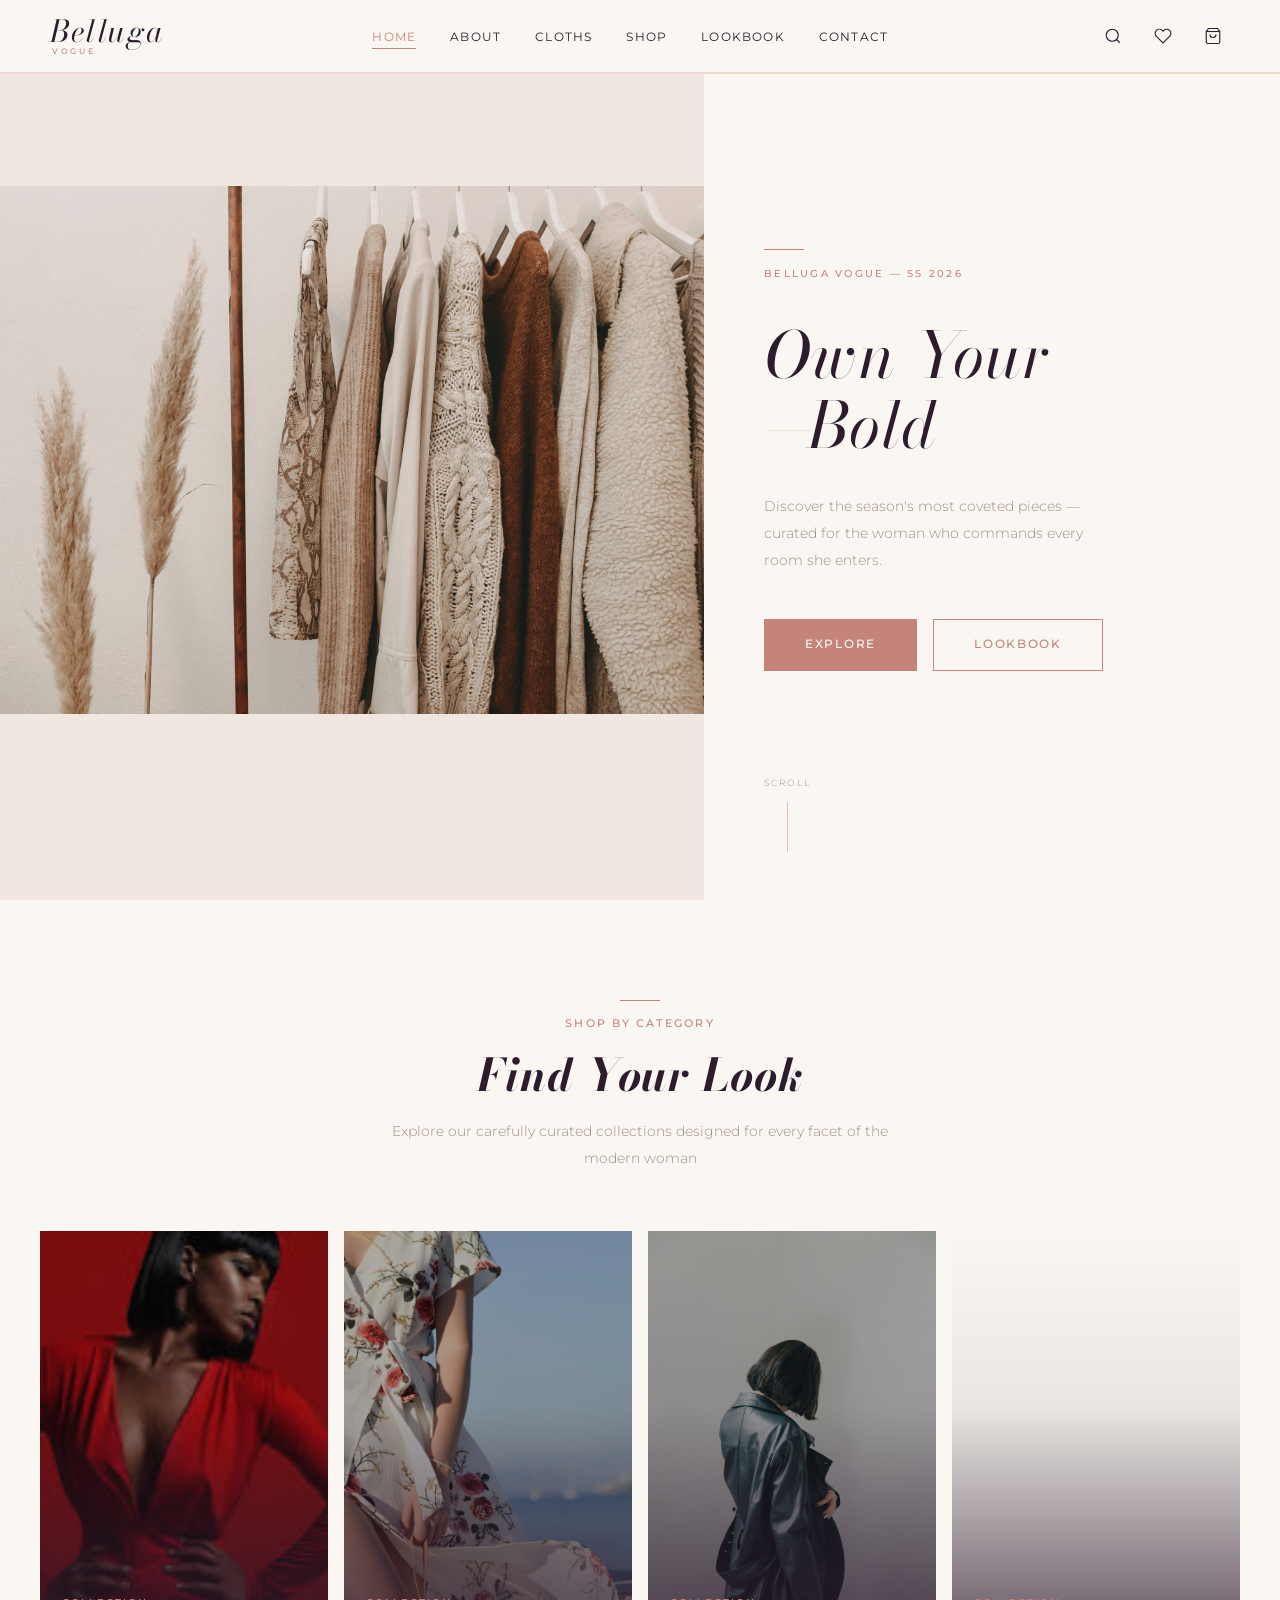
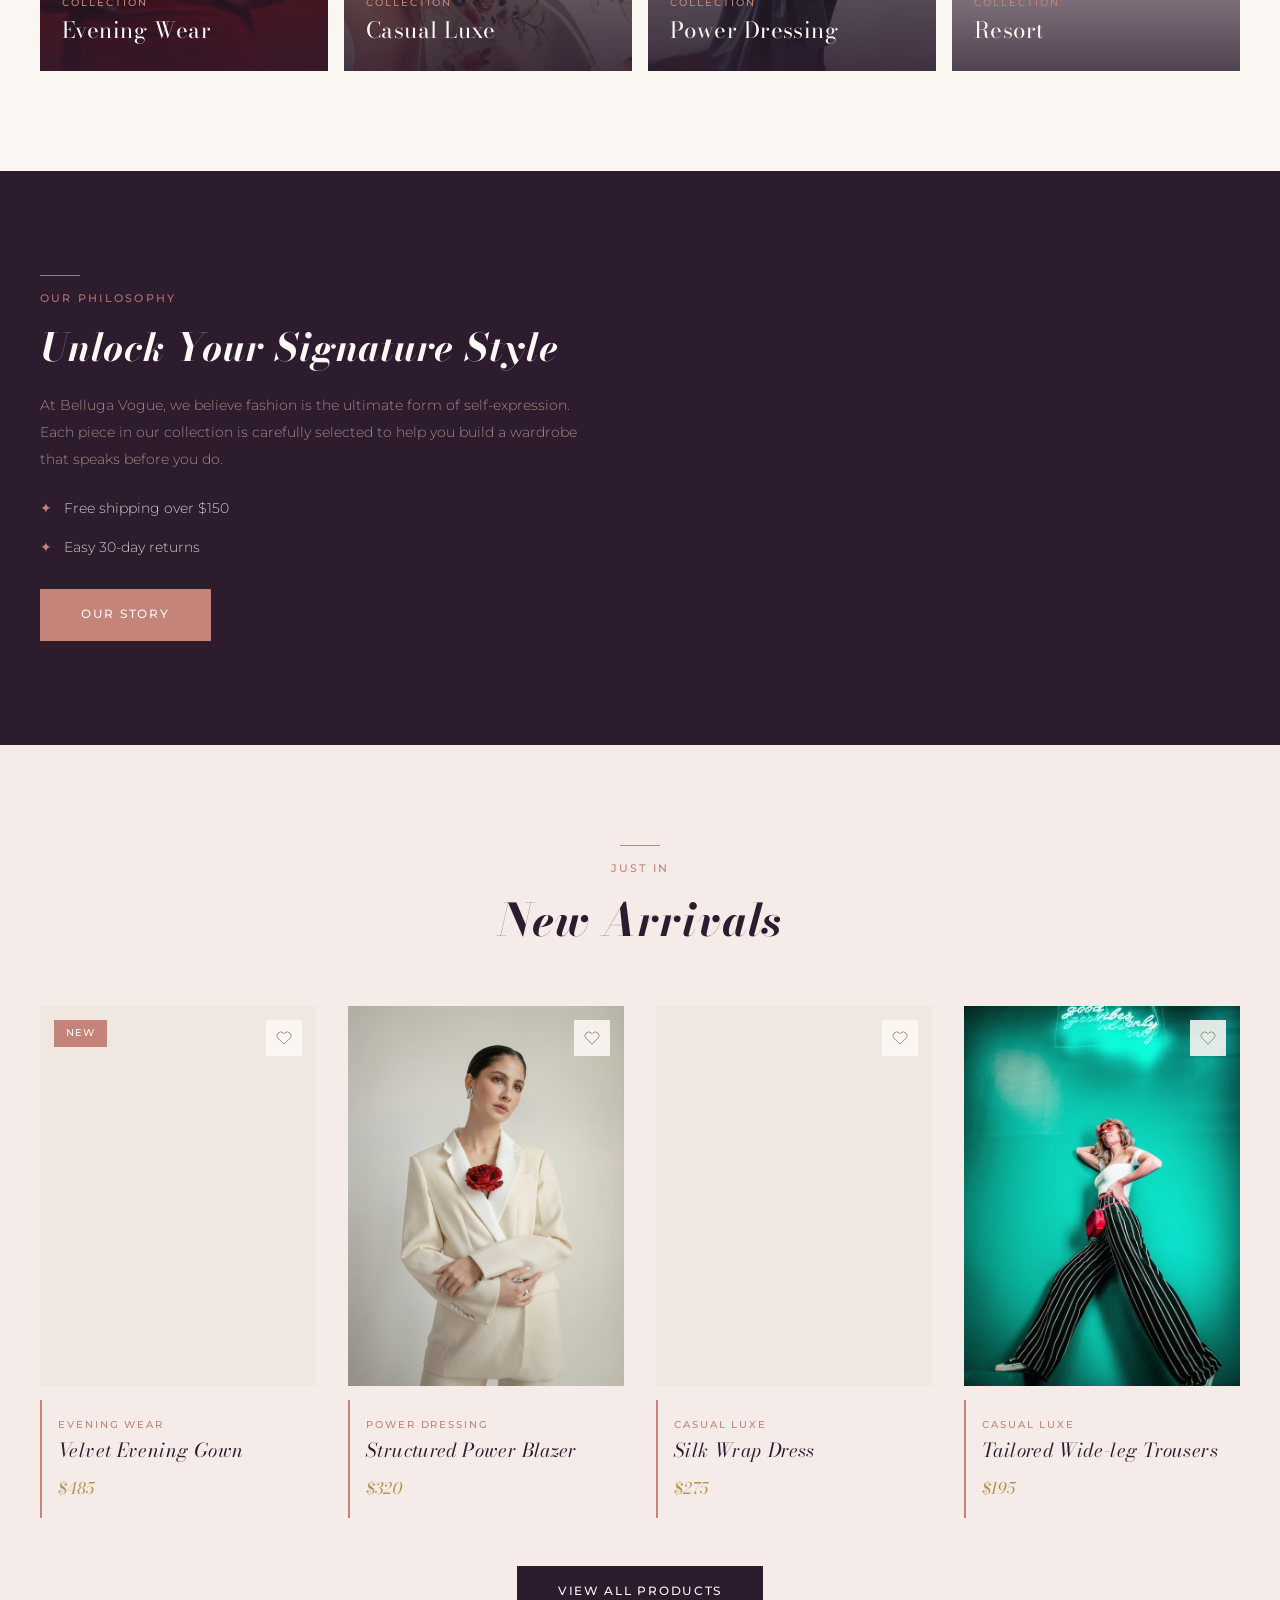
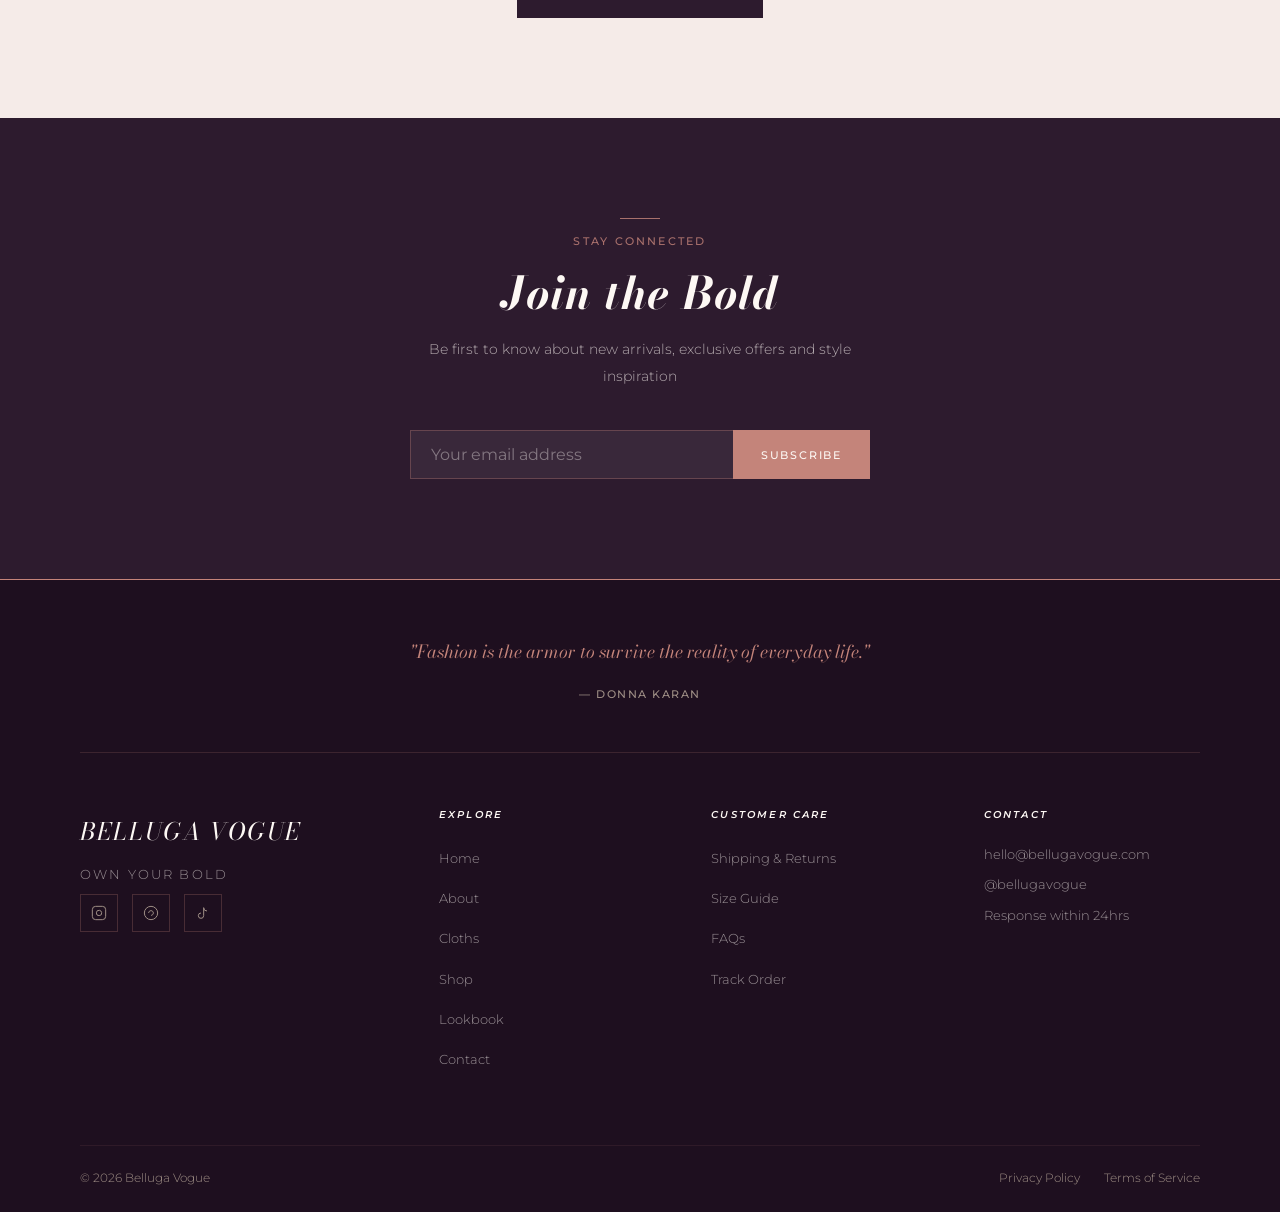
==== commit 1ed304bc: "Mobile responsive fixes" ====
--- a/index.html
+++ b/index.html
@@ -6,6 +6,8 @@
   <title>Belluga Vogue — Own Your Bold</title>
   <link rel="stylesheet" href="css/style.css">
   <link rel="preload" as="image" href="assets/hero-home.jpg">
+  <link rel="icon" type="image/svg+xml" href="assets/favicon.svg">
+  <meta name="theme-color" content="#2D1B2E">
 </head>
 <body>
 
@@ -133,7 +135,7 @@
         <a href="about.html" class="btn btn-gold">OUR STORY</a>
       </div>
       <div class="about-img reveal">
-        <img src="assets/freestocks-_3Q3tsJ01nc-unsplash.jpg" alt="Belluga Vogue Style" loading="lazy" decoding="async" width="600" height="400" style="height:480px;width:100%;object-fit:cover">
+        <img src="assets/freestocks-_3Q3tsJ01nc-unsplash.jpg" alt="Belluga Vogue Style" loading="lazy" decoding="async" width="600" height="400" style="width:100%;height:auto;object-fit:contain;object-position:center center;display:block;max-height:none">
       </div>
     </div>
   </div>
--- a/css/style.css
+++ b/css/style.css
@@ -3,7 +3,7 @@
    Parisian Editorial Redesign
    ================================================ */
 
-@import url('https://fonts.googleapis.com/css2?family=Cormorant+Garamond:ital,wght@0,300;0,400;0,600;1,300;1,400;1,600&family=Montserrat:wght@300;400;500;600&family=Dancing+Script:wght@600&display=swap');
+@import url('https://fonts.googleapis.com/css2?family=Bodoni+Moda:ital,opsz,wght@0,6..96,400;0,6..96,500;0,6..96,600;1,6..96,400&family=Montserrat:wght@300;400;500;600&family=Dancing+Script:wght@600&display=swap');
 
 /* ---- CSS VARIABLES ---- */
 :root {
@@ -26,7 +26,7 @@
 
 /* ---- RESET ---- */
 *, *::before, *::after { margin: 0; padding: 0; box-sizing: border-box; }
-html { scroll-behavior: smooth; }
+html { scroll-behavior: smooth; overflow-x: hidden; max-width: 100%; }
 body {
   font-family: 'Montserrat', sans-serif;
   font-weight: 300;
@@ -55,7 +55,7 @@
 
 /* ---- TYPOGRAPHY ---- */
 h1, h2, h3, h4, h5 {
-  font-family: 'Cormorant Garamond', serif;
+  font-family: 'Bodoni Moda', serif;
   font-style: italic;
   letter-spacing: 0.02em;
   line-height: 1.15;
@@ -81,7 +81,7 @@
   margin-bottom: 12px;
 }
 .price {
-  font-family: 'Cormorant Garamond', serif;
+  font-family: 'Bodoni Moda', serif;
   font-style: italic;
   font-weight: 400;
   color: var(--gold);
@@ -168,7 +168,7 @@
   flex-shrink: 0;
 }
 .brand-main {
-  font-family: 'Cormorant Garamond', serif;
+  font-family: 'Bodoni Moda', serif;
   font-style: italic;
   font-size: 1.9rem;
   font-weight: 400;
@@ -274,8 +274,8 @@
   display: none;
   position: fixed;
   inset: 0;
-  background: var(--ivory);
-  z-index: 999;
+  background: var(--blush);
+  z-index: 1001;
   flex-direction: column;
   justify-content: center;
   align-items: center;
@@ -283,7 +283,7 @@
 }
 .mobile-nav.open { display: flex; }
 .mobile-nav a {
-  font-family: 'Cormorant Garamond', serif;
+  font-family: 'Bodoni Moda', serif;
   font-size: 2.6rem;
   font-weight: 300;
   font-style: italic;
@@ -389,7 +389,7 @@
   margin-bottom: 14px;
 }
 .hero-split-text h1 {
-  font-family: 'Cormorant Garamond', serif;
+  font-family: 'Bodoni Moda', serif;
   font-style: italic;
   font-weight: 300;
   font-size: clamp(3.6rem, 5vw, 5.4rem);
@@ -587,7 +587,7 @@
 .product-card-body .section-label { margin-bottom: 3px; font-size: 0.6rem; }
 .product-card-body .section-label::before { display: none; }
 .product-card-body h3 {
-  font-family: 'Cormorant Garamond', serif;
+  font-family: 'Bodoni Moda', serif;
   font-style: italic;
   font-size: 1.2rem;
   font-weight: 400;
@@ -678,7 +678,7 @@
   border-bottom: 1px solid var(--border-rose);
 }
 .collections-intro p {
-  font-family: 'Cormorant Garamond', serif;
+  font-family: 'Bodoni Moda', serif;
   font-style: italic;
   font-size: clamp(1.2rem, 2vw, 1.5rem);
   color: var(--plum);
@@ -700,8 +700,8 @@
 .collection-section.reverse > * { direction: ltr; }
 .collection-img { overflow: hidden; }
 .collection-img img {
-  width: 100%; height: 100%;
-  object-fit: cover;
+  width: 100%; height: auto;
+  display: block;
   transition: transform 0.6s ease;
 }
 .collection-section:hover .collection-img img { transform: scale(1.04); }
@@ -742,8 +742,8 @@
 }
 .two-col.reverse { direction: rtl; }
 .two-col.reverse > * { direction: ltr; }
-.about-img { overflow: hidden; }
-.about-img img { width: 100%; height: 500px; object-fit: cover; }
+.about-img { }
+.about-img img { width: 100%; height: auto; display: block; }
 .about-text h2 { font-size: clamp(1.9rem, 3vw, 2.8rem); margin-bottom: 1.4rem; }
 .about-text p { color: var(--taupe); margin-bottom: 1.3rem; line-height: 1.9; font-size: 0.9rem; font-weight: 300; }
 .about-link {
@@ -917,7 +917,7 @@
 .product-price {
   font-size: 1.6rem;
   color: var(--gold);
-  font-family: 'Cormorant Garamond', serif;
+  font-family: 'Bodoni Moda', serif;
   font-style: italic;
   margin-bottom: 14px;
 }
@@ -991,7 +991,7 @@
   border: none;
   border-left: 1px solid var(--border-rose);
   border-right: 1px solid var(--border-rose);
-  font-family: 'Cormorant Garamond', serif;
+  font-family: 'Bodoni Moda', serif;
   font-size: 1.1rem;
   outline: none;
   background: transparent;
@@ -1158,7 +1158,7 @@
 .cart-qty span {
   width: 36px;
   text-align: center;
-  font-family: 'Cormorant Garamond', serif;
+  font-family: 'Bodoni Moda', serif;
   font-size: 1rem;
   border-left: 1px solid var(--border-rose);
   border-right: 1px solid var(--border-rose);
@@ -1213,7 +1213,7 @@
   margin-top: 18px;
   padding-top: 18px;
   border-top: 1px solid var(--border-rose);
-  font-family: 'Cormorant Garamond', serif;
+  font-family: 'Bodoni Moda', serif;
   font-size: 1.3rem;
   color: var(--plum);
   font-style: italic;
@@ -1299,7 +1299,7 @@
   background: var(--ivory);
   padding: 12px 16px;
   font-family: 'Montserrat', sans-serif;
-  font-size: 0.87rem;
+  font-size: 1rem;
   font-weight: 300;
   outline: none;
   transition: var(--transition);
@@ -1324,7 +1324,7 @@
 .radio-option-info { flex: 1; }
 .radio-option-info strong { display: block; font-size: 0.87rem; font-weight: 500; margin-bottom: 3px; }
 .radio-option-info span { font-size: 0.8rem; color: var(--taupe); }
-.radio-option-price { font-family: 'Cormorant Garamond', serif; font-style: italic; font-size: 1.05rem; color: var(--gold); }
+.radio-option-price { font-family: 'Bodoni Moda', serif; font-style: italic; font-size: 1.05rem; color: var(--gold); }
 .card-icons { display: flex; gap: 8px; margin-top: 14px; }
 .card-icon {
   padding: 5px 12px;
@@ -1356,7 +1356,7 @@
 .checkout-item-info { flex: 1; }
 .checkout-item-info h4 { font-size: 0.92rem; font-weight: 400; margin-bottom: 4px; font-style: italic; }
 .checkout-item-info span { font-size: 0.75rem; color: var(--taupe); font-family: 'Montserrat', sans-serif; }
-.checkout-item-price { font-family: 'Cormorant Garamond', serif; font-style: italic; color: var(--gold); font-size: 1rem; }
+.checkout-item-price { font-family: 'Bodoni Moda', serif; font-style: italic; color: var(--gold); font-size: 1rem; }
 .checkout-divider { height: 1px; background: var(--border-rose); margin: 18px 0; }
 
 /* ================================================
@@ -1431,7 +1431,7 @@
   color: var(--cream-white);
   padding: 14px 20px;
   font-family: 'Montserrat', sans-serif;
-  font-size: 0.87rem;
+  font-size: 1rem;
   outline: none;
   transition: var(--transition);
 }
@@ -1468,7 +1468,7 @@
   margin-bottom: 56px;
 }
 .footer-quote p {
-  font-family: 'Cormorant Garamond', serif;
+  font-family: 'Bodoni Moda', serif;
   font-style: italic;
   font-size: 1.12rem;
   color: var(--rose);
@@ -1493,7 +1493,7 @@
   padding-bottom: 60px;
 }
 .footer-logo {
-  font-family: 'Cormorant Garamond', serif;
+  font-family: 'Bodoni Moda', serif;
   font-style: italic;
   font-size: 1.5rem;
   font-weight: 400;
@@ -1649,12 +1649,9 @@
   .collection-section { grid-template-columns: 1fr; min-height: auto; }
   .collection-section.reverse { direction: ltr; }
   .collection-section.reverse > * { direction: ltr; }
-  .collection-img { height: 380px; }
-  .collection-img img { height: 100%; }
   .two-col { grid-template-columns: 1fr; gap: 40px; }
   .two-col.reverse { direction: ltr; }
   .two-col.reverse > * { direction: ltr; }
-  .about-img img { height: 380px; }
   .values-grid { grid-template-columns: 1fr; gap: 24px; }
   .product-detail { grid-template-columns: 1fr; gap: 40px; }
   .product-detail-wrap { padding: 40px 24px 60px; }
@@ -1675,22 +1672,136 @@
   .hero-split { grid-template-columns: 1fr; min-height: auto; }
   .hero-split-img { min-height: 55vh; }
   .hero-split-text { padding: 60px 32px 80px; }
-  .hero-scroll { left: 32px; }
+  .hero-scroll { display: none; }
 }
 @media (max-width: 600px) {
-  .products-grid { grid-template-columns: 1fr; }
-  .category-grid { grid-template-columns: 1fr; }
-  .lookbook-grid { column-count: 1; }
+  .products-grid { grid-template-columns: repeat(2, 1fr); gap: 6px; padding: 6px; }
+  .category-grid { grid-template-columns: repeat(2, 1fr); gap: 8px; }
+  .lookbook-grid { column-count: 2; column-gap: 6px; padding: 0 8px 40px; }
   .seasons-grid { grid-template-columns: repeat(2, 1fr); padding: 0; }
   .footer-main { grid-template-columns: 1fr; gap: 30px; }
   .form-grid { grid-template-columns: 1fr; }
-  .filter-tabs { flex-wrap: wrap; }
+  .filter-tabs { flex-wrap: nowrap; }
   .newsletter-form { flex-direction: column; }
   .newsletter-form input { border-right: 1px solid rgba(196,132,122,0.32); }
   .product-btns { flex-direction: column; }
-  .gallery-main { height: 380px; }
   .gallery-thumbs { grid-template-columns: repeat(4, 1fr); gap: 8px; }
-  .gallery-thumb { height: 72px; }
   .hero-split-text h1 { font-size: 3rem; }
   .brand-main { font-size: 1.6rem; }
-}
+  /* Button padding — 40px per side is too wide for small phones */
+  .btn { padding: 12px 20px; }
+  /* Tighten hero text padding on tiny screens */
+  .hero-split-text { padding: 40px 16px 50px; }
+  /* Navbar tighter */
+  .navbar { padding: 12px 16px; }
+}
+
+@media (max-width: 768px) {
+
+
+  /* ---- Lookbook: 2 columns, tighter ---- */
+  .lookbook-grid {
+    column-count: 2;
+    column-gap: 6px;
+    padding: 0 8px 40px;
+  }
+
+  /* ---- Product grid: 2 columns ---- */
+  .products-grid {
+    display: grid;
+    grid-template-columns: repeat(2, 1fr);
+    gap: 8px;
+    padding: 8px;
+  }
+
+  .product-card {
+    width: 100%;
+    margin: 0;
+  }
+
+  .product-card-body {
+    padding: 6px 6px 6px 8px;
+    margin-top: 4px;
+  }
+
+  .product-card-body h3 {
+    font-size: 0.78rem;
+    margin-bottom: 4px;
+    line-height: 1.2;
+  }
+
+  .product-card-body .price {
+    font-size: 0.82rem;
+  }
+
+  .card-add-link {
+    font-size: 0.58rem;
+  }
+
+  /* ---- Filter bar: single scrollable row ---- */
+  .filter-bar {
+    padding: 8px 12px;
+    gap: 8px;
+    flex-wrap: nowrap;
+    overflow-x: auto;
+    -webkit-overflow-scrolling: touch;
+    scrollbar-width: none;
+  }
+
+  .filter-bar::-webkit-scrollbar { display: none; }
+
+  .filter-tabs {
+    flex-wrap: nowrap;
+    flex-shrink: 0;
+  }
+
+  .filter-tab {
+    font-size: 0.6rem;
+    padding: 5px 10px;
+    white-space: nowrap;
+    flex-shrink: 0;
+  }
+
+  /* Hide price range and count — saves space on mobile */
+  .filter-price { display: none; }
+  .results-count { display: none; }
+
+  .sort-select {
+    font-size: 0.62rem;
+    padding: 5px 8px;
+    flex-shrink: 0;
+  }
+
+  /* Section/container tighter on mobile */
+  .section { padding: 20px 0; }
+  .container { padding: 0 8px; }
+}
+
+/* ---- 480px: very small phones ---- */
+@media (max-width: 480px) {
+  /* Single column product grid on tiny phones */
+  .products-grid { grid-template-columns: 1fr; gap: 12px; padding: 12px; }
+  /* Tighten hero text */
+  .hero-split-text { padding: 32px 16px 48px; }
+  .hero-split-text h1 { font-size: 2.4rem; }
+  /* Product detail */
+  .product-detail-wrap { padding: 24px 16px 48px; }
+  .breadcrumb { padding: 12px 16px; }
+  /* Cart & checkout */
+  .cart-page { padding: 80px 16px 48px; }
+  .checkout-page { padding: 80px 16px 48px; }
+  /* Contact */
+  .contact-layout { padding: 60px 16px; }
+  /* Lookbook single column */
+  .lookbook-grid { column-count: 1; padding: 0 16px 40px; }
+  /* Seasons single column */
+  .seasons-grid { grid-template-columns: 1fr; }
+  /* Category grid single column */
+  .category-grid { grid-template-columns: 1fr; gap: 10px; }
+  /* Footer tighter */
+  .footer-main { gap: 24px; }
+  /* Section label smaller */
+  .section-label { font-size: 0.65rem; }
+  /* Navbar */
+  .navbar { padding: 10px 14px; }
+}
